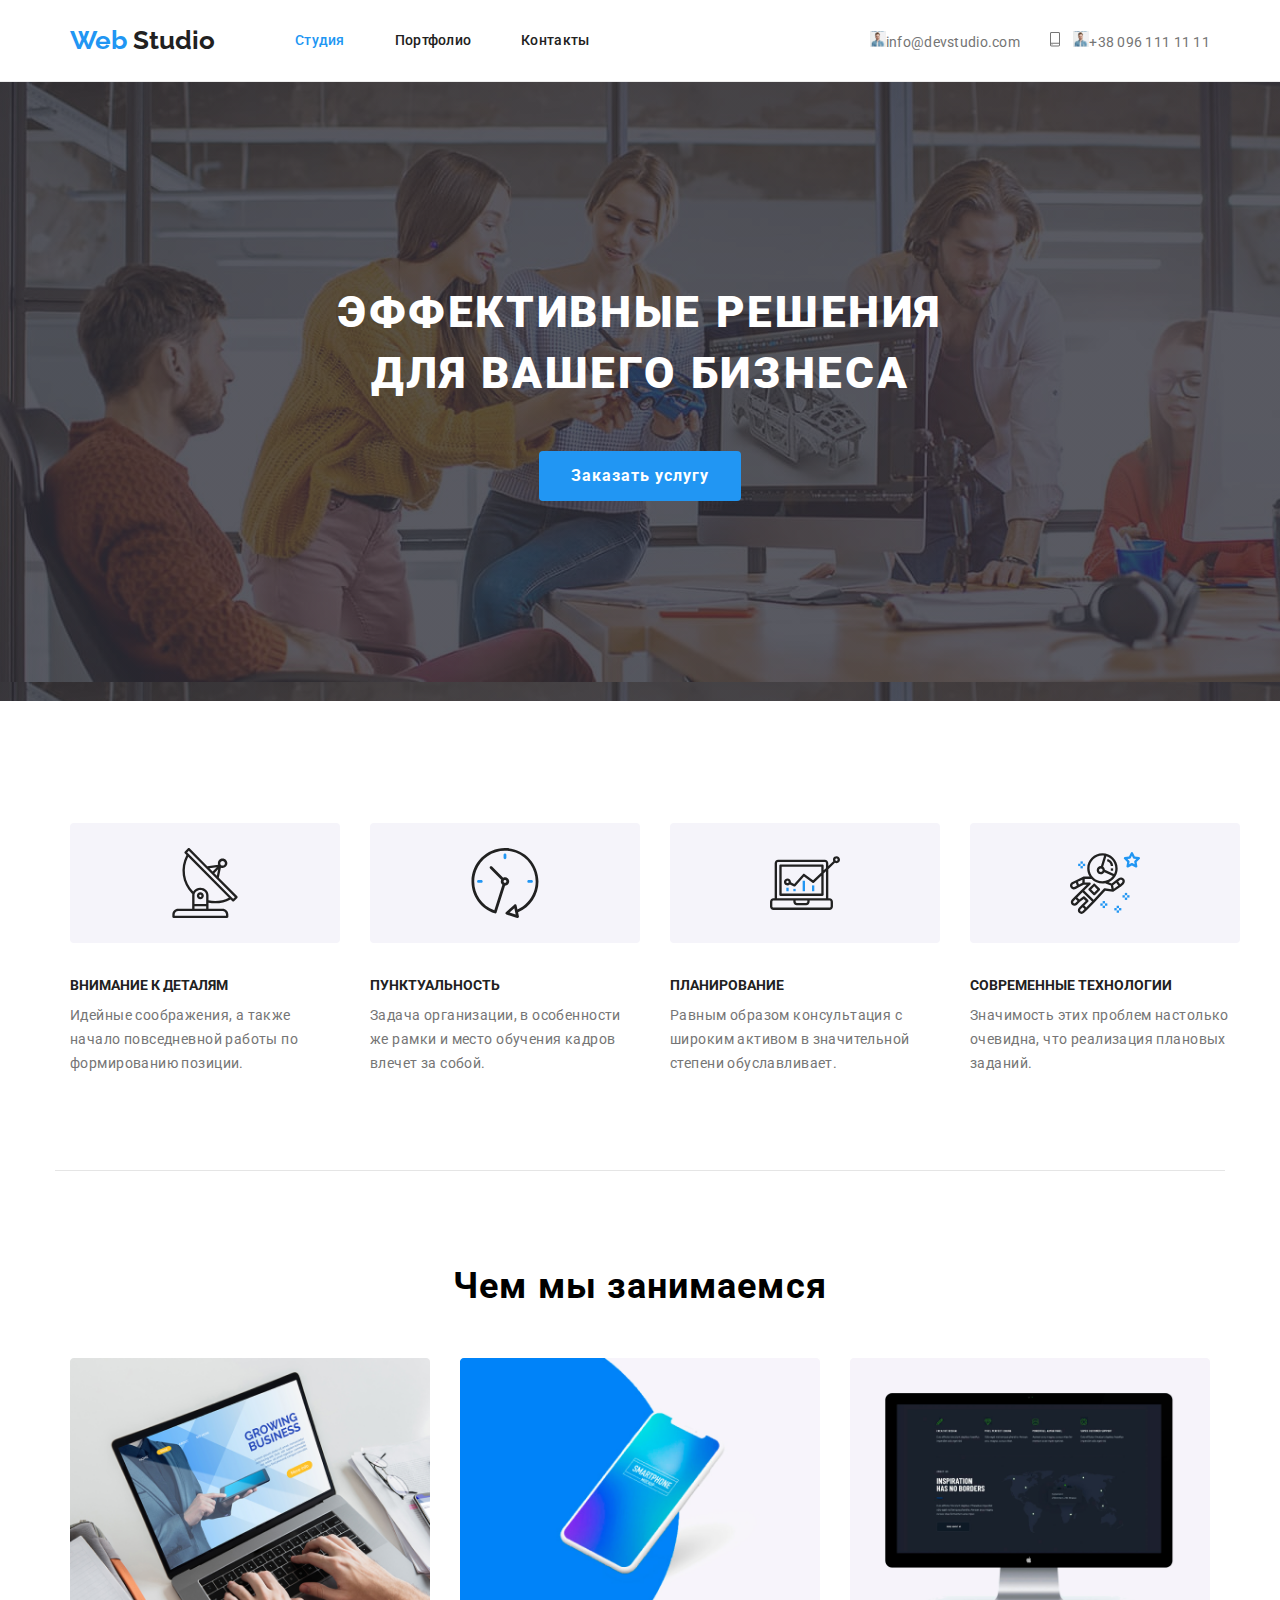
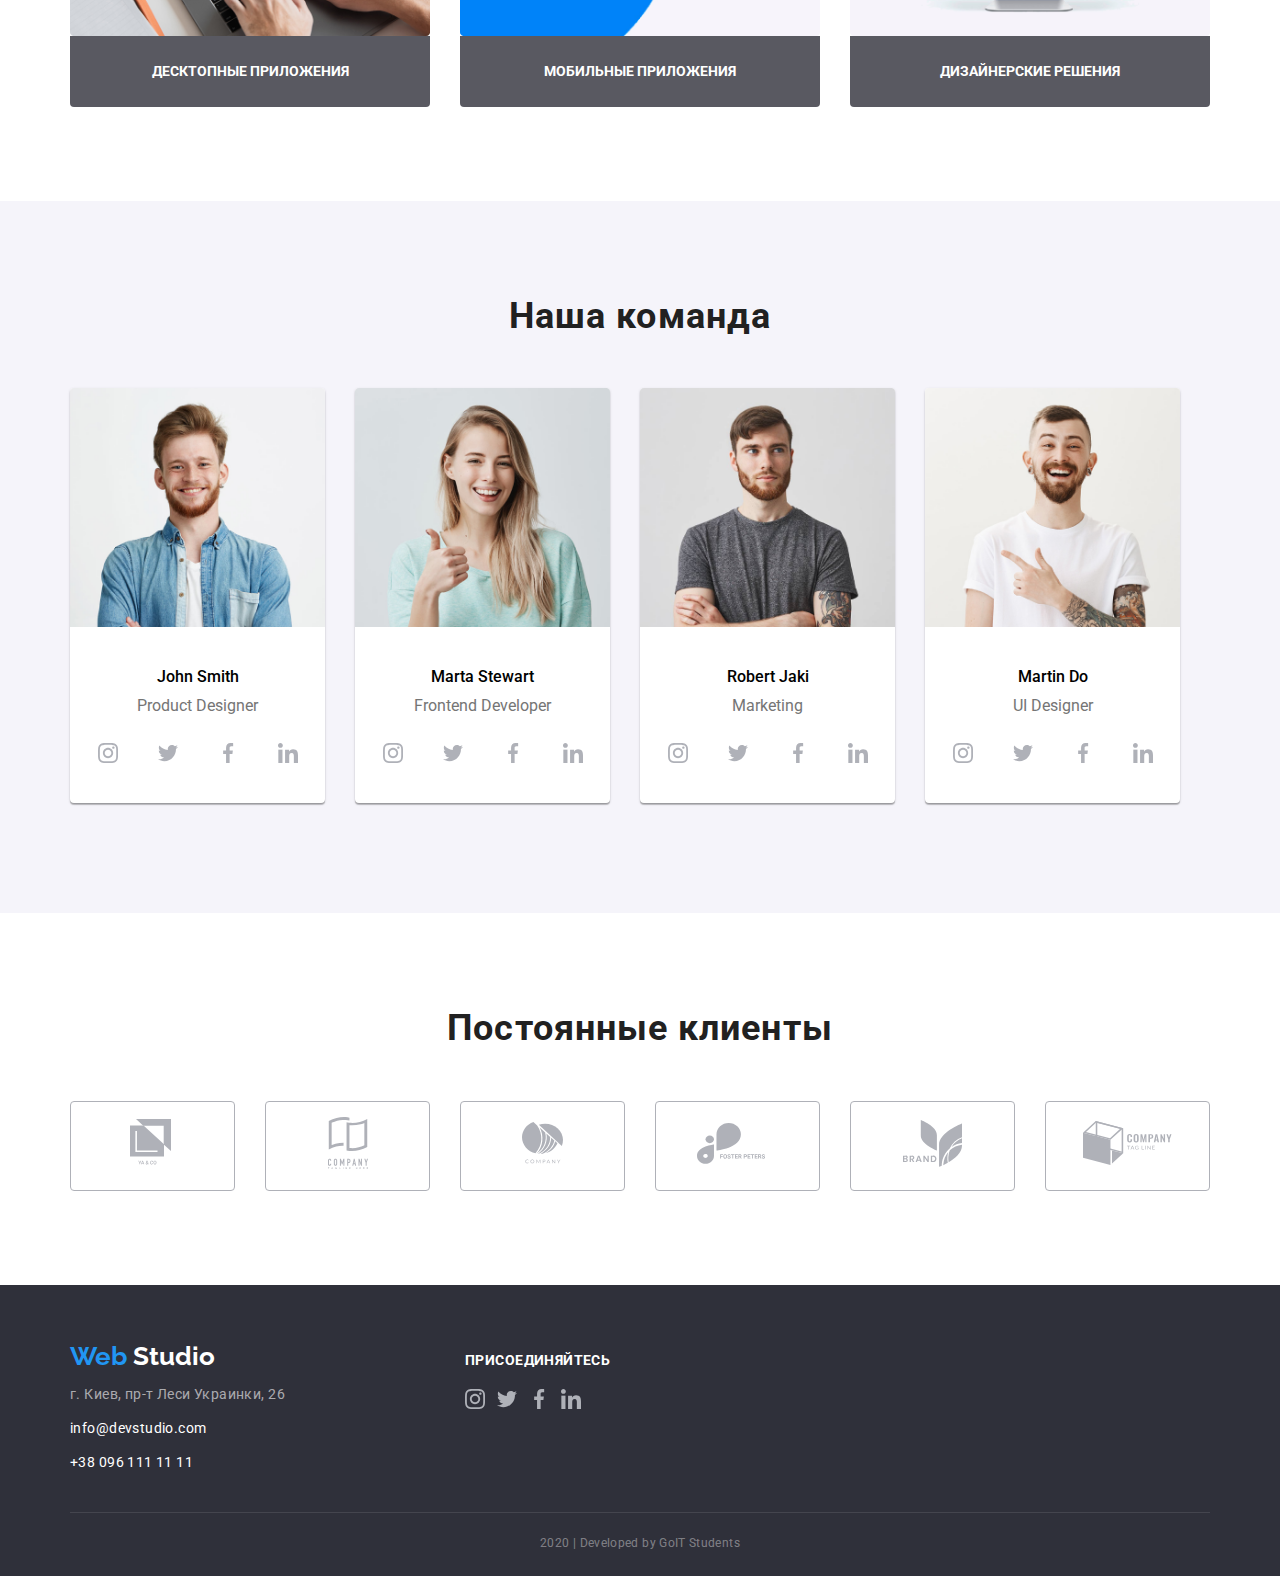
==== index.html @ 7ae1830a "clone" ====
<!DOCTYPE html>
<html lang="ru">
  <head>
    <meta charset="UTF-8" />
    <meta name="viewport" content="width=device-width, initial-scale=1.0" />
    <title>Document</title>
    <link
      href="https://fonts.googleapis.com/css2?family=Raleway:wght@700;900&family=Roboto:wght@400;500;700&display=swap"
      rel="stylesheet"
    />
    <link
      rel="stylesheet"
      href="https://cdnjs.cloudflare.com/ajax/libs/modern-normalize/0.6.0/modern-normalize.min.css"
    />
    <link rel="stylesheet" href="./css/main.css" />
  </head>
  <body>
    <!-- header -->
    
    <header class="header">
      <div class="container">
        <nav class="header-nav">
          <a href="#" class="logo"
            >Web <span class="logo-accent">Studio</span></a
          >
          <ul class="nav-list">
            <li class="list">
              <a href="./index.html" class="header__link--current">Студия</a>
            </li>
            <li class="list">
              <a href="./portfolio.html" class="header__link">Портфолио</a>
            </li>
            <li class="list">
              <a href="#" class="header__link">Контакты</a>
            </li>
          </ul>
        </nav>
        <ul class="contact-list">
          <li class="list">
            <a href="mailto:nfo@devstudio.com" class="header__link-contact"
              >info@devstudio.com
            </a>
          </li>
          <li class="list">
            <img
              src="./images/main/smartphone.svg"
              alt="иконка телефона"
              class="icon"
            />
            <a href="tel:+380961111111" class="header__link-contact">+38 096 111 11 11 </a>
          </li>
        </ul>
      </div>
    </header>
  <main>
      <!-- hero -->
      <section class="hero">
        <div class="container">
          <div class="hero-image">
          <h1 class="title">Эффективные решения<br />для вашего бизнеса</h1>
          <a href="#" class="button primary">Заказать услугу</a>
          </div>
        </div>
      </section>

      <!-- Преимушества -->


        <section class="benefits">
          <h2>Наши преимущества</h2>
          <div class="container">
            <ul class="list">
              <li class="block">
                <img
                  src="./images/main/icon1.svg"
                  alt="иконка спутника"
                  class="image"
                />
                <h3 class="title">Внимание к деталям</h3>
                <p class="subtitle">
                  Идейные соображения, а также начало повседневной работы по
                  формированию позиции.
                </p>
              </li>
              <li class="block">
                <img
                  src="./images/main/icon2.svg"
                  alt="иконка часов"
                  class="image"
                />
                <h3 class="title">Пунктуальность</h3>
                <p class="subtitle">
                  Задача организации, в особенности же рамки и место обучения
                  кадров влечет за собой.
                </p>
              </li>
              <li class="block">
                <img
                  src="./images/main/icon3.svg"
                  alt="иконка компьютера"
                  class="image"
                />
                <h3 class="title">Планирование</h3>
                <p class="subtitle">
                  Равным образом консультация с широким активом в значительной
                  степени обуславливает.
                </p>
              </li>
              <li class="block">
                <img
                  src="./images/main/icon4.svg"
                  alt="иконка космонавта"
                  class="image"
                />
                <h3 class="title">Современные технологии</h3>
                <p class="subtitle">
                  Значимость этих проблем настолько очевидна, что реализация
                  плановых заданий.
                </p>
              </li>
            </ul>
          </div>
        </section>
        <!-- Чем занимаемся -->
        <section class="about-us">
          <div class="container">
            <div class="content">
            <h2 class="heading">Чем мы занимаемся</h2>
            <ul class="list">
              <li class="block">
                <img src="./images/main/img-box1.png" alt="компьютер" class="image"/>
                <h3 class="title">Десктопные приложения</h3>
              </li>
              <li class="block">
                <img src="./images/main/img-box2.png" alt="смартфон" class="image"/>
                <h3 class="title">Мобильные приложения</h3>
              </li>
              <li class="block">
                <img src="./images/main/img-box3.png" alt="монитор" class="image"/>
                <h3 class="title">Дизайнерские решения</h3>
              </li>
            </ul>
            </div>
          </div>
        </section>
        <!-- Наша команда -->
        <section class="team">
          <div class="container">
            <h2 class="heading">Наша команда</h2>
            <ul class="list">
              <li class="block">
                <img
                  src="./images/main/person1.png"
                  alt="член команды"
                  class="image"
                />
                <div class="block-content">
                  <h3 class="name">John Smith</h3>
                  <p class="subtitle">Product Designer</p>
                  <ul class="social-list">
                    <li class="social-icon">
                      <a href="https://instagram.com" target="_blank">
                        <img src="./images/main/social/1.svg" alt="инстаграм" />
                      </a>
                    </li>
                    <li class="social-icon">
                      <a href="https://twitter.com" target="_blank">
                        <img src="./images/main/social/2.svg" alt="твиттер" />
                      </a>
                    </li>
                    <li class="social-icon">
                      <a href="https://facebook.com" target="_blank">
                        <img src="./images/main/social/3.svg" alt="фейсбук" />
                      </a>
                    </li>
                    <li class="social-icon">
                      <a href="https://linkedin.com" target="_blank">
                        <img src="./images/main/social/4.svg" alt="линкедин" />
                      </a>
                    </li>
                  </ul>
                </div>
              </li>
              <li class="block">
                <img
                  src="./images/main/person2.png"
                  alt="член команды"
                  class="image"
                />
                <div class="block-content">
                  <h3 class="name">Marta Stewart</h3>
                  <p class="subtitle">Frontend Developer</p>
                  <ul class="social-list">
                    <li class="social-icon">
                      <a href="https://instagram.com" target="_blank">
                        <img src="./images/main/social/1.svg" alt="инстаграм" />
                      </a>
                    </li>
                    <li class="social-icon">
                      <a href="https://twitter.com" target="_blank">
                        <img src="./images/main/social/2.svg" alt="твиттер" />
                      </a>
                    </li>
                    <li class="social-icon">
                      <a href="https://facebook.com" target="_blank">
                        <img src="./images/main/social/3.svg" alt="фейсбук" />
                      </a>
                    </li>
                    <li class="social-icon">
                      <a href="https://linkedin.com" target="_blank">
                        <img src="./images/main/social/4.svg" alt="линкедин" />
                      </a>
                    </li>
                  </ul>
                </div>
              </li>
              <li class="block">
                <img
                  src="./images/main/person3.png"
                  alt="член команды"
                  class="image"
                />
                <div class="block-content">
                  <h3 class="name">Robert Jaki</h3>
                  <p class="subtitle">Marketing</p>
                  <ul class="social-list">
                    <li class="social-icon">
                      <a href="https://instagram.com" target="_blank">
                        <img src="./images/main/social/1.svg" alt="инстаграм" />
                      </a>
                    </li>
                    <li class="social-icon">
                      <a href="https://twitter.com" target="_blank">
                        <img src="./images/main/social/2.svg" alt="твиттер" />
                      </a>
                    </li>
                    <li class="social-icon">
                      <a href="https://facebook.com" target="_blank">
                        <img src="./images/main/social/3.svg" alt="фейсбук" />
                      </a>
                    </li>
                    <li class="social-icon">
                      <a href="https://linkedin.com" target="_blank">
                        <img src="./images/main/social/4.svg" alt="линкедин" />
                      </a>
                    </li>
                  </ul>
                </div>
              </li>
              <li class="block">
                <img
                  src="./images/main/person4.png"
                  alt="член команды"
                  class="image"
                />
                <div class="block-content">
                  <h3 class="name">Martin Do</h3>
                  <p class="subtitle">UI Designer</p>
                  <ul class="social-list">
                    <li class="social-icon">
                      <a href="https://instagram.com" target="_blank">
                        <img src="./images/main/social/1.svg" alt="инстаграм" />
                      </a>
                    </li>
                    <li class="social-icon">
                      <a href="https://twitter.com" target="_blank">
                        <img src="./images/main/social/2.svg" alt="твиттер" />
                      </a>
                    </li>
                    <li class="social-icon">
                      <a href="https://facebook.com" target="_blank">
                        <img src="./images/main/social/3.svg" alt="фейсбук" />
                      </a>
                    </li>
                    <li class="social-icon">
                      <a href="https://linkedin.com" target="_blank">
                        <img src="./images/main/social/4.svg" alt="линкедин" />
                      </a>
                    </li>
                  </ul>
                </div>
              </li>
            </ul>
          </div>
        </section>
        <!-- Наши клиенты -->
        <section class="clients">
          <div class="container">
            <div class="content">
            <h2 class="heading">Постоянные клиенты</h2>
            <ul class="list">
              <li class="brand">
                <a href="https://google.com/" target="_blank">
                  <img
                    src="./images/main/brands/logo1.svg"
                    alt="логотип компании" class="brand-icon"
                  />
                </a>
              </li>
              <li class="brand">
                <a href="https://google.com/" target="_blank">
                  <img
                    src="./images/main/brands/logo2.svg"
                    alt="логотип компании" class="brand-icon"
                  />
                </a>
              </li>
              <li class="brand">
                <a href="https://google.com/" target="_blank">
                  <img
                    src="./images/main/brands/logo3.svg"
                    alt="логотип компании" class="brand-icon"
                  />
                </a>
              </li>
              <li class="brand">
                <a href="https://google.com/" target="_blank">
                  <img
                    src="./images/main/brands/logo4.svg"
                    alt="логотип компании" class="brand-icon"
                  />
                </a>
              </li>
              <li class="brand">
                <a href="https://google.com/" target="_blank">
                  <img
                    src="./images/main/brands/logo5.svg"
                    alt="логотип компании" class="brand-icon"
                  />
                </a>
              </li>
              <li class="brand">
                <a href="https://google.com/" target="_blank">
                  <img
                    src="./images/main/brands/logo6.svg"
                    alt="логотип компании" class="brand-icon"
                  />
                </a>
              </li>
            </ul>
            </div>
          </div>
        </section>
  </main> 

    <!-- footer -->

    <footer class="footer">
      <div class="container">
        <div class="content">
          <div class="adress">
          <a href="#" class="logo"
            >Web <span class="logo-accent-footer">Studio</span></a
          >
          <nav>
            <ul class="list">
              <li class="contact">
                <p>г. Киев, пр-т Леси Украинки, 26</p>
              </li>
              <li class="contact">
                <a href="mailto:nfo@devstudio.com" class="link"
                  >info@devstudio.com</a
                >
              </li>
              <li class="contact">
                <a href="tel:+380961111111" class="link">+38 096 111 11 11</a>
              </li>
            </ul>
          </nav>
          </div>
          <div class="subscribe">
          <h3 class="title">присоединяйтесь</h3>
          <ul class="social-list">
            <li>
              <a
                href="https://instagram.com"
                target="_blank"
                class="social-icon"
              >
                <img src="./images/main/social/1.svg" alt="инстаграм" />
              </a>
            </li>
            <li>
              <a href="https://twitter.com" target="_blank" class="social-icon">
                <img src="./images/main/social/2.svg" alt="твиттер" />
              </a>
            </li>
            <li>
              <a
                href="https://facebook.com"
                target="_blank"
                class="social-icon"
              >
                <img src="./images/main/social/3.svg" alt="фейсбук" />
              </a>
            </li>
            <li>
              <a
                href="https://linkedin.com"
                target="_blank"
                class="social-icon"
              >
                <img src="./images/main/social/4.svg" alt="линкедин" />
              </a>
            </li>
          </ul>
          </div>
      </div>
      <div class="copyright">
        <p class="copyright-text">2020 | Developed by GoIT Students</p>
      </div>
    </footer>
  </body>
</html>
---- css/main.css ----
:root {
  --primary-color: #2196f3;
  --title-text-color: #212121;
  --secondary-text-color: #757575;
  --primary-background-color: #ffffff;
  --secondary-background-color: #f5f4fa;
}

h1,
h2,
h3,
h4,
h5,
h6,
a,
p {
  margin: 0;
  padding: 0;
}

body {
  font-family: Roboto;
}

/* header */

.header {
  background-color: var(--primary-background-color);
  border-bottom: 1px solid #ececec;
}

.header-nav {
  display: flex;
  align-items: center;
}

.header .container {
  margin-left: auto;
  margin-right: auto;
  display: flex;
  width: 1170px;
  padding-left: 15px;
  padding-right: 15px;
}

.header .list,
.contact-list {
  margin: 0;
  padding: 0;
  list-style: none;
}

.contact-list {
  display: flex;
  align-items: center;
  margin-left: auto;
}

.nav-list {
  display: flex;
  margin: 0;
  padding: 0;
  list-style: none;
  margin-left: 80px;
}

.nav-list > .list:not(:last-child) {
  padding-right: 50px;
}

.logo {
  color: var(--primary-color);
  font-family: Raleway;
  font-weight: 700;
  font-size: 26px;
  line-height: 1.2;
  text-decoration: none;
  padding: 0;
}

.logo-accent {
  color: var(--title-text-color);
}

.header__link {
  color: var(--title-text-color);
  text-decoration: none;
  padding-top: 32px;
  padding-bottom: 32px;
  display: block;
}

.header__link--current {
  color: var(--primary-color);
  text-decoration: none;
  padding-top: 32px;
  padding-bottom: 32px;
  display: block;

  font-weight: 500;
  font-size: 14px;
  line-height: 1.2;
  letter-spacing: 0.02em;
}

.header__link:hover,
.header__link:focus {
  color: var(--primary-color);
}

.header__link {
  font-family: Roboto;
  font-weight: 500;
  font-size: 14px;
  line-height: 1.2;
  letter-spacing: 0.02em;
  color: var(--title-text-color);
}

.header__link-contact {
  text-decoration: none;
  font-family: Roboto;
  font-weight: 400;
  font-size: 14px;
  line-height: 1.2;
  letter-spacing: 0.02em;
  color: var(--secondary-text-color);
  margin-left: 10px;
  padding-top: 32px;
  padding-bottom: 32px;
}

.header__link-contact:hover,
.header__link-contact:focus {
  color: var(--primary-color);
}

.header__link-contact::before {
  display: inline-block;
  content: "";
  width: 16px;
  height: 16px;
  background-image: url(../images/main/person1.png);
  background-position: center;
  background-size: contain;
}

.contact-list .list:not(:first-child) {
  margin-left: 30px;
}

.contact-list .list {
  color: var(--secondary-text-color);
  font-family: Roboto;
  font-style: normal;
  font-weight: 500;
  font-size: 14px;
  line-height: 1.2;
  letter-spacing: 0.02em;
}

/* hero */

.hero {
  background-color: var(--secondary-text-color);
  text-align: center;
}

.hero .container {
  width: 1170px;
  padding-left: 15px;
  padding-right: 15px;
  padding-top: 200px;
  padding-bottom: 200px;
  margin-left: auto;
  margin-right: auto;
}

.hero {
  background-image: linear-gradient(
      rgba(47, 48, 58, 0.8),
      rgba(47, 48, 58, 0.8)
    ),
    url("/images/main/Header\ img.jpg");
}

.hero .title {
  font-family: Roboto;
  font-weight: 900;
  font-size: 44px;
  line-height: 1.4;
  text-transform: uppercase;
  letter-spacing: 0.06em;
  color: var(--primary-background-color);
  margin-bottom: 46px;
}

.button.primary {
  display: inline-block;
  box-sizing: border-box;
  color: var(--primary-background-color);
  font-family: Roboto;
  font-weight: 700;
  font-size: 16px;
  line-height: 1.9;
  text-decoration: none;
  letter-spacing: 0.06em;
  background: var(--primary-color);
  border-radius: 4px;
  padding-top: 10px;
  padding-bottom: 10px;
  padding-right: 32px;
  padding-left: 32px;
  min-width: 200px;
  transition: 0.3s;
}

.button.primary:hover {
  background: #60b8ff;
  transition: 0.3s;
}

/* benefits */

.benefits > h2 {
  color: transparent;
}

.benefits .container {
  margin-left: auto;
  margin-right: auto;
  justify-content: space-between;
  width: 1170px;
  padding-bottom: 94px;
  padding-top: 94px;
  padding-left: 15px;
  padding-right: 15px;
}

.benefits .list {
  display: flex;
  margin: 0;
  padding: 0;
}

.benefits li {
  list-style: none;
}

.benefits .image {
  background-color: var(--secondary-background-color);
  padding-top: 25px;
  padding-bottom: 25px;
  padding-right: 100px;
  padding-left: 100px;
  border-radius: 4px;
}

.benefits .image:hover,
.benefits .image:focus {
  background-color: var(--primary-color);
}

.benefits .block:not(:last-child) {
  margin-right: 30px;
}

.benefits .block {
  width: 270px;
}

.benefits .title {
  color: var(--title-text-color);
  font-family: Roboto;
  font-weight: 700;
  font-size: 14px;
  line-height: 1.2;
  text-transform: uppercase;
  text-align: left;
  margin-top: 30px;
  margin-bottom: 10px;
}

.benefits .subtitle {
  color: var(--secondary-text-color);
  font-family: Roboto;
  font-weight: 400;
  font-size: 14px;
  line-height: 1.7;
  letter-spacing: 0.03em;
}

/* about us */

.about-us .container {
  margin-left: auto;
  margin-right: auto;
  width: 1170px;
  padding-right: 15px;
  padding-left: 15px;
  padding-top: 94px;
  padding-bottom: 94px;
  border-top: 1px solid #e5e5e5;
}

.about-us .list {
  list-style: none;
  display: flex;
  margin-top: 50px;
  margin-bottom: 0px;
  padding: 0;
}

.about-us .block:not(:last-child) {
  margin-right: 30px;
}

.about-us .image {
  display: block;
  max-width: 100%;
  height: auto;
}

.about-us .heading {
  font-family: Roboto;
  font-weight: 700;
  font-size: 36px;
  line-height: 1.2;
  text-align: center;
  letter-spacing: 0.03em;
}

.about-us .title {
  color: var(--primary-background-color);
  font-family: Roboto;
  font-weight: 700;
  font-size: 14px;
  line-height: 1.2;
  text-align: center;
  text-transform: uppercase;
  background: rgba(47, 48, 58, 0.8);
  padding-top: 27px;
  padding-bottom: 27px;
  border-radius: 0px 0px 4px 4px;
}

/* team */

.team {
  background: var(--secondary-background-color);
}

.team .container {
  padding-top: 94px;
  padding-bottom: 94px;
  padding-left: 15px;
  padding-right: 15px;
  margin-left: auto;
  margin-right: auto;
  width: 1170px;
}

.team .list {
  display: flex;
  padding: 0;
}

.team .image {
  display: block;
  max-width: 100%;
  height: auto;
}

.team .block {
  margin-right: 30px;
  background-color: var(--primary-background-color);
  box-shadow: 0px 2px 1px rgba(0, 0, 0, 0.2), 0px 1px 1px rgba(0, 0, 0, 0.14),
    0px 1px 3px rgba(0, 0, 0, 0.12);
  border-radius: 4px;
}

.team .heading {
  color: var(--title-text-color);
  font-family: Roboto;
  font-weight: 700;
  font-size: 36px;
  line-height: 1.2;
  text-align: center;
  letter-spacing: 0.03em;
  margin-bottom: 50px;
}

.team .block-content {
  padding-top: 40px;
  padding-bottom: 36px;
}

.team .social-list {
  display: flex;
  padding: 0;
  justify-content: center;
}

.team .list,
.team .social-list {
  list-style: none;
}

.team .social-icon:not(:last-child) {
  margin-right: 40px;
}

.team .name {
  font-family: Roboto;
  font-weight: 500;
  font-size: 16px;
  line-height: 1.2;
  text-align: center;
  margin-bottom: 10px;
}

.team .subtitle {
  color: var(--secondary-text-color);
  font-family: Roboto;
  font-weight: 400;
  font-size: 16px;
  line-height: 1.2;
  text-align: center;
  margin-bottom: 28px;
}

/* clients */

.clients .container {
  padding-top: 94px;
  padding-bottom: 94px;
  padding-left: 15px;
  padding-right: 15px;
  margin-left: auto;
  margin-right: auto;
  width: 1170px;
}

.clients .heading {
  color: var(--title-text-color);
  font-family: Roboto;
  font-weight: 700;
  font-size: 36px;
  line-height: 1.2;
  text-align: center;
  letter-spacing: 0.03em;
  margin-bottom: 50px;
}

.clients .list {
  display: flex;
  justify-content: center;
  list-style: none;
  padding: 0;
  margin: 0;
}

.clients .brand {
  display: flex;

  justify-content: center;
  align-items: center;
  margin-right: 30px;
  width: calc((100% - 150px) / 6);

  height: 90px;
  border: 1px solid #afb1b8;
  border-radius: 4px;
}

.clients .brand:last-child {
  margin-right: 0px;
}

.clients .brand-icon {
  padding: 20px 63px;
}
/* footer */

.footer {
  background: #2f303a;
}

.footer .container {
  margin-right: auto;
  margin-left: auto;
  width: 1170px;
  padding-left: 15px;
  padding-right: 15px;
}

.footer .content {
  display: flex;
  align-items: baseline;
  padding-top: 56px;
  padding-bottom: 28px;
}

.footer .contact {
  margin-top: 10px;
  margin-bottom: 10px;
}

.footer .contact {
  font-family: Roboto;
  font-style: normal;
  font-weight: normal;
  font-size: 14px;
  line-height: 24px;
  letter-spacing: 0.03em;
  color: rgba(255, 255, 255, 0.6);
}

.footer .social-list {
  display: flex;
  padding: 0;
}

.footer .list {
  display: inline-block;
  list-style: none;
  margin: 0;
  padding: 0;
}

.footer .link {
  color: #ffffff;
  text-decoration: none;
}

.footer .link:hover,
.footer .link:focus {
  color: var(--primary-color);
}

.footer .title {
  color: #fff;
  font-family: Roboto;
  font-weight: 700;
  font-size: 14px;
  line-height: 1.2;
  letter-spacing: 0.03em;
  text-transform: uppercase;
  margin-bottom: 21px;
}

.footer .subscribe {
  margin-left: 180px;
}

.footer .social-list {
  list-style: none;
}

.footer .social-icon {
  margin-right: 12px;
}

.logo-accent-footer {
  color: #fff;
}

.footer .copyright {
  padding-top: 18px;
  padding-bottom: 21px;
  border-top: 1px solid rgba(255, 255, 255, 0.1);
}

.footer .copyright-text {
  font-family: Roboto;
  font-weight: 400;
  font-size: 12px;
  line-height: 2;
  text-align: center;
  letter-spacing: 0.03em;

  color: rgba(255, 255, 255, 0.4);
}
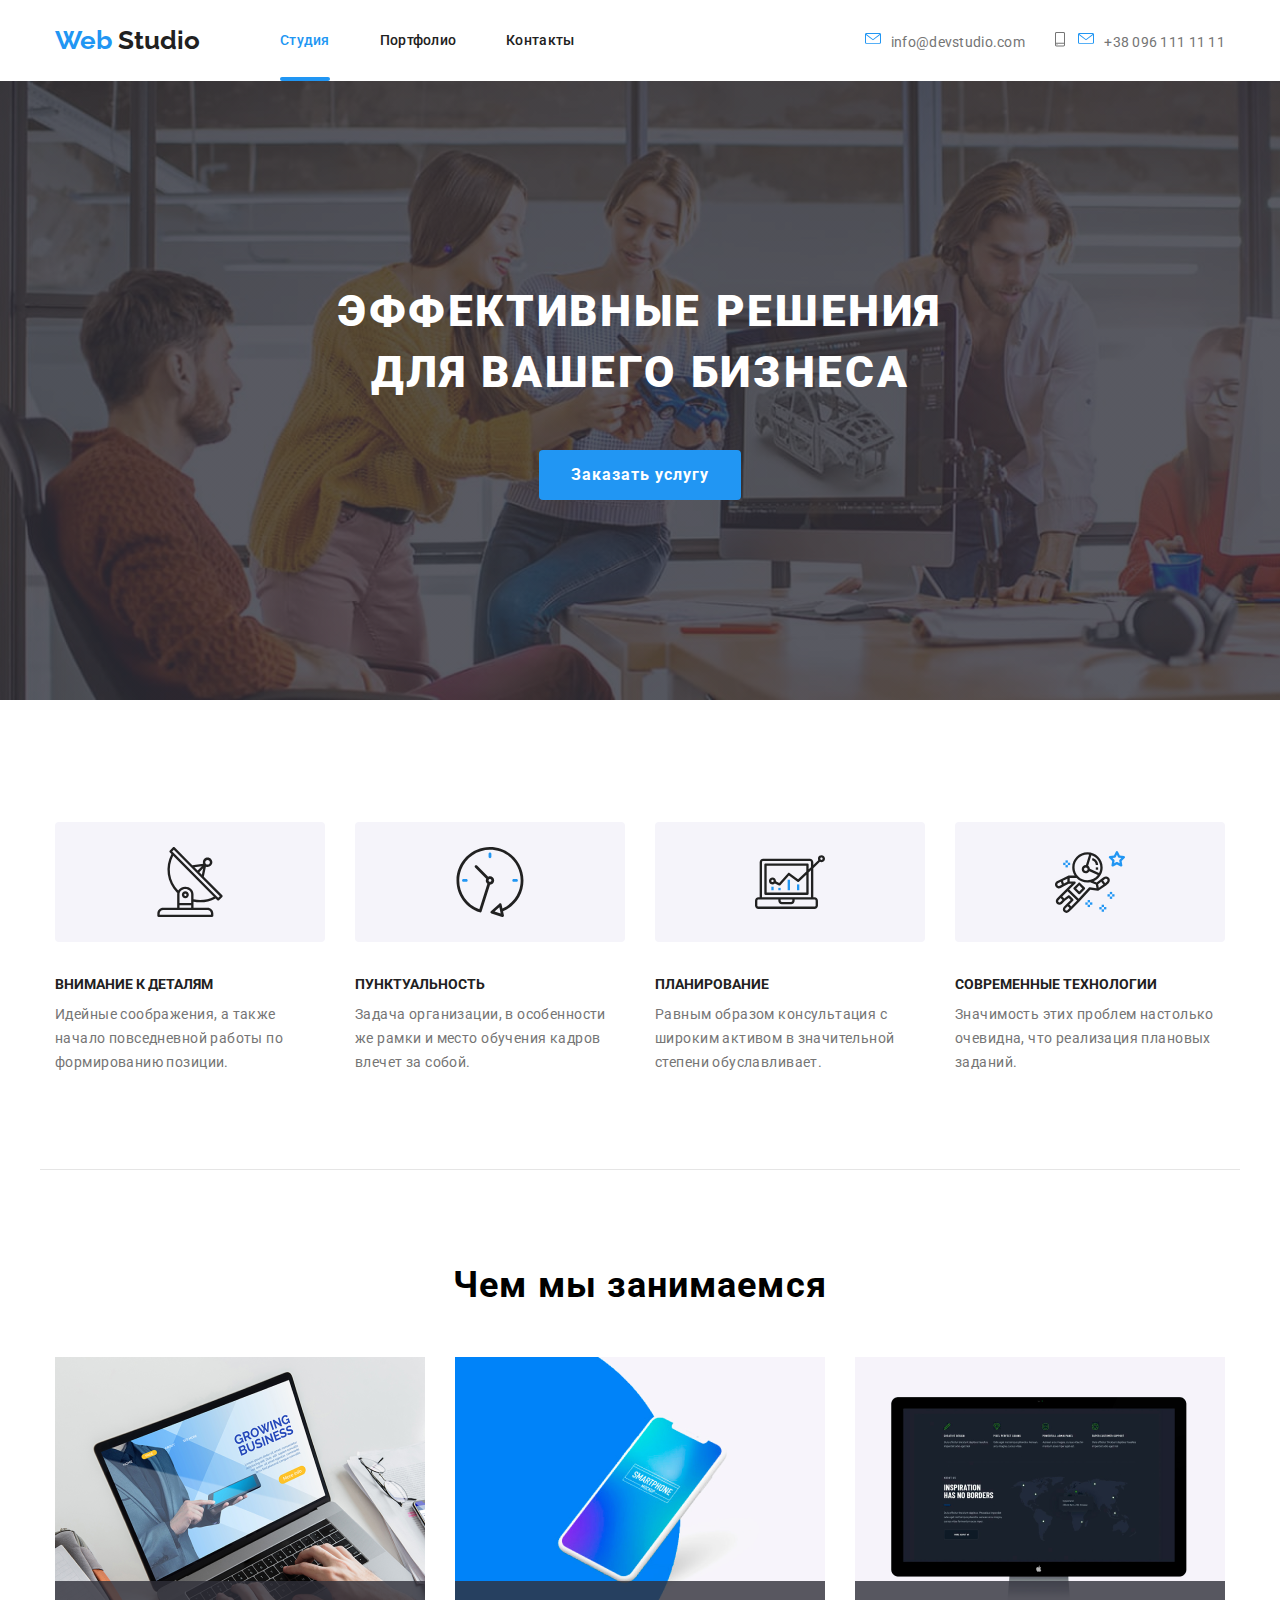
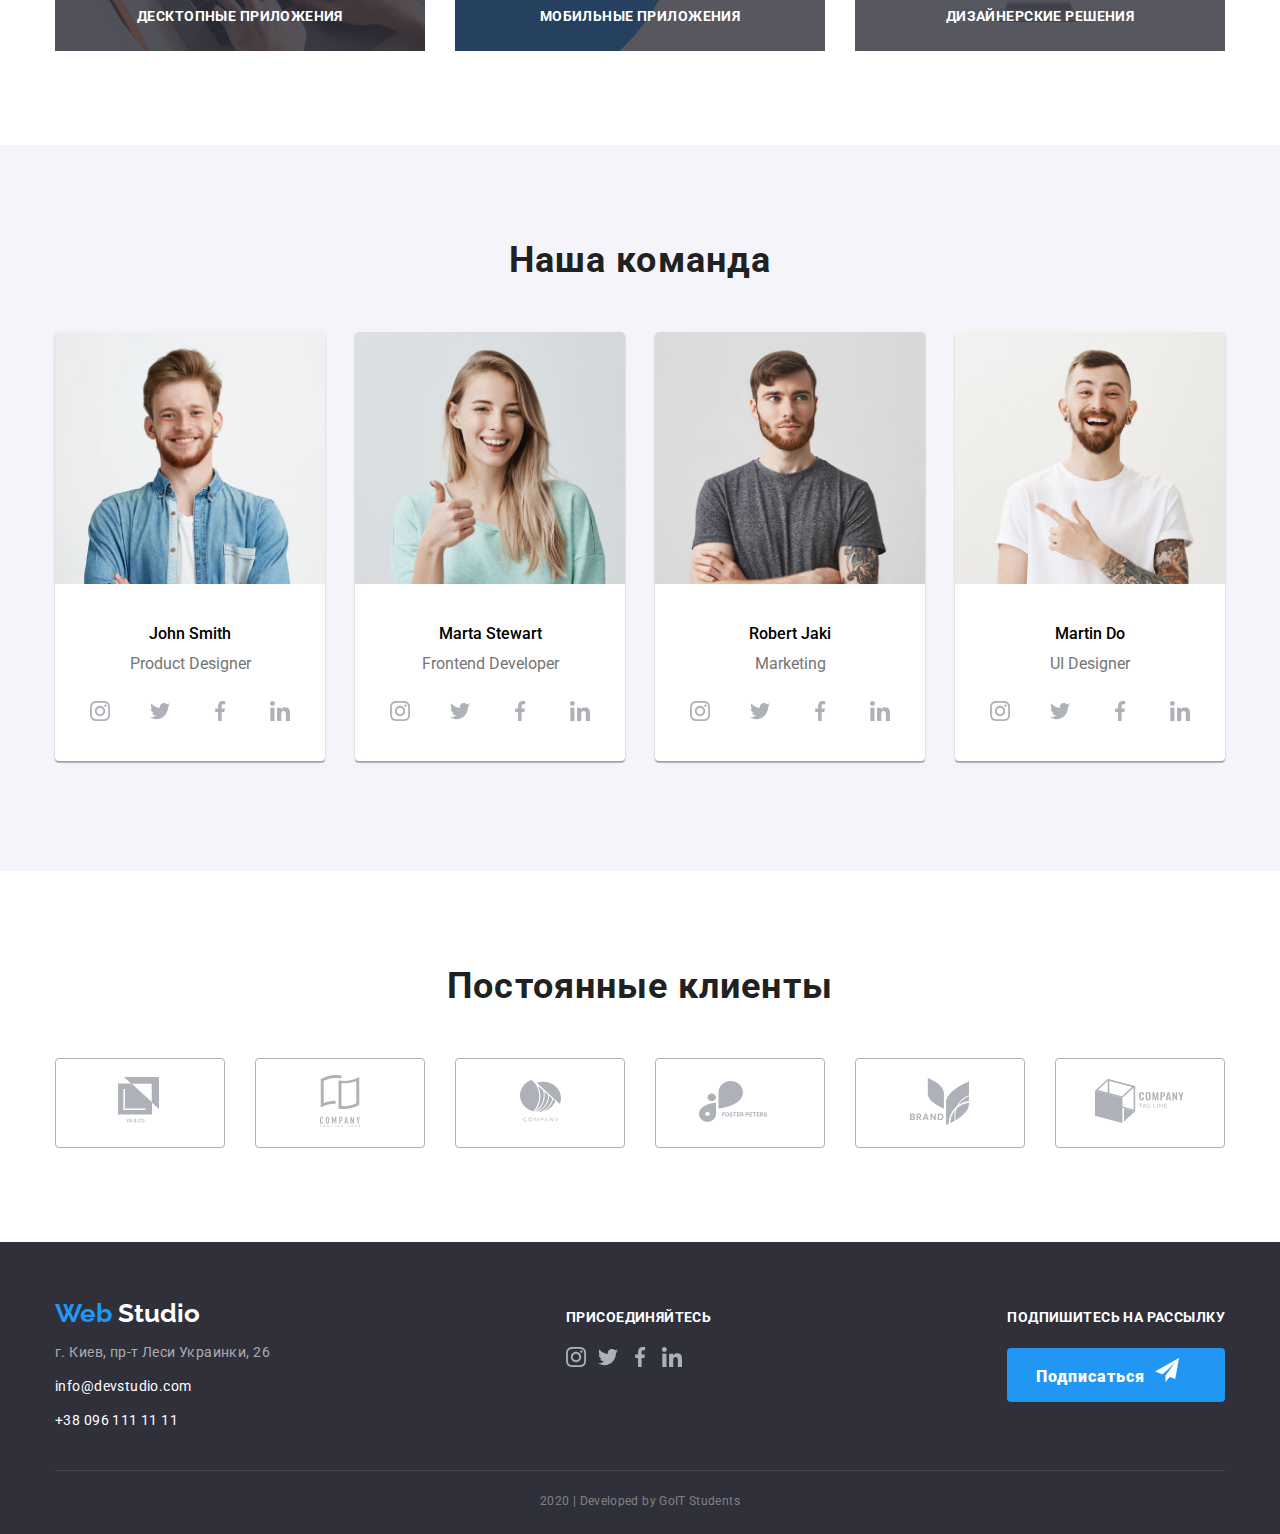
==== commit 6166f1ad: "position" ====
--- a/index.html
+++ b/index.html
@@ -20,7 +20,7 @@
     <header class="header">
       <div class="container">
         <nav class="header-nav">
-          <a href="#" class="logo"
+          <a href="./index.html" class="logo"
             >Web <span class="logo-accent">Studio</span></a
           >
           <ul class="nav-list">
@@ -128,16 +128,13 @@
             <h2 class="heading">Чем мы занимаемся</h2>
             <ul class="list">
               <li class="block">
-                <img src="./images/main/img-box1.png" alt="компьютер" class="image"/>
-                <h3 class="title">Десктопные приложения</h3>
-              </li>
-              <li class="block">
-                <img src="./images/main/img-box2.png" alt="смартфон" class="image"/>
-                <h3 class="title">Мобильные приложения</h3>
-              </li>
-              <li class="block">
-                <img src="./images/main/img-box3.png" alt="монитор" class="image"/>
-                <h3 class="title">Дизайнерские решения</h3>
+                <div class="image-box-desktop"><img src="./images/main/img-box1.png" alt="компьютер" class="image"/></div>
+              </li>
+              <li class="block">
+                <div class="image-box-mobile"><img src="./images/main/img-box2.png" alt="смартфон" class="image"/></div>               
+              </li>
+              <li class="block">
+                <div class="image-box-design"><img src="./images/main/img-box3.png" alt="монитор" class="image"/></div>              
               </li>
             </ul>
             </div>
@@ -405,6 +402,10 @@
             </li>
           </ul>
           </div>
+          <div class="form">
+            <b class="form-title">Подпишитесь на рассылку</b>
+            <a href="" class="button">Подписаться</a>
+          </div>
       </div>
       <div class="copyright">
         <p class="copyright-text">2020 | Developed by GoIT Students</p>
--- a/css/main.css
+++ b/css/main.css
@@ -26,7 +26,6 @@
 
 .header {
   background-color: var(--primary-background-color);
-  border-bottom: 1px solid #ececec;
 }
 
 .header-nav {
@@ -38,7 +37,7 @@
   margin-left: auto;
   margin-right: auto;
   display: flex;
-  width: 1170px;
+  width: 1200px;
   padding-left: 15px;
   padding-right: 15px;
 }
@@ -65,7 +64,7 @@
 }
 
 .nav-list > .list:not(:last-child) {
-  padding-right: 50px;
+  margin-right: 50px;
 }
 
 .logo {
@@ -80,6 +79,10 @@
 
 .logo-accent {
   color: var(--title-text-color);
+}
+
+.header .list {
+  position: relative;
 }
 
 .header__link {
@@ -103,6 +106,18 @@
   letter-spacing: 0.02em;
 }
 
+.header__link--current::before {
+  display: inline-block;
+  position: absolute;
+  bottom: 0;
+  left: 0;
+  content: "";
+  width: 100%;
+  height: 4px;
+  border-radius: 10px;
+  background-color: var(--primary-color);
+}
+
 .header__link:hover,
 .header__link:focus {
   color: var(--primary-color);
@@ -140,9 +155,11 @@
   content: "";
   width: 16px;
   height: 16px;
-  background-image: url(../images/main/person1.png);
+  background-image: url(../images/main/mail.svg);
   background-position: center;
   background-size: contain;
+  background-repeat: no-repeat;
+  margin-right: 10px;
 }
 
 .contact-list .list:not(:first-child) {
@@ -167,7 +184,7 @@
 }
 
 .hero .container {
-  width: 1170px;
+  width: 1200px;
   padding-left: 15px;
   padding-right: 15px;
   padding-top: 200px;
@@ -182,6 +199,7 @@
       rgba(47, 48, 58, 0.8)
     ),
     url("/images/main/Header\ img.jpg");
+  background-size: cover;
 }
 
 .hero .title {
@@ -230,7 +248,7 @@
   margin-left: auto;
   margin-right: auto;
   justify-content: space-between;
-  width: 1170px;
+  width: 1200px;
   padding-bottom: 94px;
   padding-top: 94px;
   padding-left: 15px;
@@ -256,17 +274,12 @@
   border-radius: 4px;
 }
 
-.benefits .image:hover,
-.benefits .image:focus {
-  background-color: var(--primary-color);
-}
-
 .benefits .block:not(:last-child) {
   margin-right: 30px;
 }
 
 .benefits .block {
-  width: 270px;
+  width: calc((100% - 90px) / 4);
 }
 
 .benefits .title {
@@ -295,7 +308,7 @@
 .about-us .container {
   margin-left: auto;
   margin-right: auto;
-  width: 1170px;
+  width: 1200px;
   padding-right: 15px;
   padding-left: 15px;
   padding-top: 94px;
@@ -315,33 +328,99 @@
   margin-right: 30px;
 }
 
+.about-us .block {
+  position: relative;
+}
+
 .about-us .image {
   display: block;
   max-width: 100%;
   height: auto;
 }
 
-.about-us .heading {
-  font-family: Roboto;
-  font-weight: 700;
-  font-size: 36px;
-  line-height: 1.2;
-  text-align: center;
-  letter-spacing: 0.03em;
-}
-
-.about-us .title {
-  color: var(--primary-background-color);
+.about-us .image-box-desktop::after {
+  content: "Десктопные приложения";
+  position: absolute;
+  bottom: 0;
+  left: 0;
+  height: 70px;
+  width: 100%;
+  background-color: rgba(47, 48, 58, 0.8);
+
+  color: #fff;
   font-family: Roboto;
   font-weight: 700;
   font-size: 14px;
   line-height: 1.2;
   text-align: center;
   text-transform: uppercase;
-  background: rgba(47, 48, 58, 0.8);
+  letter-spacing: 0.03em;
+
   padding-top: 27px;
   padding-bottom: 27px;
-  border-radius: 0px 0px 4px 4px;
+}
+
+.about-us .image-box-mobile::after {
+  content: "Мобильные приложения";
+  position: absolute;
+  bottom: 0;
+  left: 0;
+  height: 70px;
+  width: 100%;
+  background-color: rgba(47, 48, 58, 0.8);
+
+  color: #fff;
+  font-family: Roboto;
+  font-weight: 700;
+  font-size: 14px;
+  line-height: 1.2;
+  text-align: center;
+  text-transform: uppercase;
+  letter-spacing: 0.03em;
+
+  padding-top: 27px;
+  padding-bottom: 27px;
+}
+
+.about-us .image-box-design::after {
+  content: "Дизайнерские решения";
+  position: absolute;
+  bottom: 0;
+  left: 0;
+  height: 70px;
+  width: 100%;
+  background-color: rgba(47, 48, 58, 0.8);
+
+  color: #fff;
+  font-family: Roboto;
+  font-weight: 700;
+  font-size: 14px;
+  line-height: 1.2;
+  text-align: center;
+  text-transform: uppercase;
+  letter-spacing: 0.03em;
+
+  padding-top: 27px;
+  padding-bottom: 27px;
+}
+
+.about-us .heading {
+  font-family: Roboto;
+  font-weight: 700;
+  font-size: 36px;
+  line-height: 1.2;
+  text-align: center;
+  letter-spacing: 0.03em;
+}
+
+.about-us .title {
+  color: var(--title-text-color);
+  font-family: Roboto;
+  font-weight: 700;
+  font-size: 14px;
+  line-height: 1.2;
+  text-align: center;
+  text-transform: uppercase;
 }
 
 /* team */
@@ -357,7 +436,7 @@
   padding-right: 15px;
   margin-left: auto;
   margin-right: auto;
-  width: 1170px;
+  width: 1200px;
 }
 
 .team .list {
@@ -367,7 +446,7 @@
 
 .team .image {
   display: block;
-  max-width: 100%;
+  max-width: 270px;
   height: auto;
 }
 
@@ -438,7 +517,7 @@
   padding-right: 15px;
   margin-left: auto;
   margin-right: auto;
-  width: 1170px;
+  width: 1200px;
 }
 
 .clients .heading {
@@ -489,7 +568,7 @@
 .footer .container {
   margin-right: auto;
   margin-left: auto;
-  width: 1170px;
+  width: 1200px;
   padding-left: 15px;
   padding-right: 15px;
 }
@@ -497,6 +576,7 @@
 .footer .content {
   display: flex;
   align-items: baseline;
+  justify-content: space-between;
   padding-top: 56px;
   padding-bottom: 28px;
 }
@@ -549,8 +629,14 @@
   margin-bottom: 21px;
 }
 
-.footer .subscribe {
-  margin-left: 180px;
+.footer .form-title {
+  color: var(--primary-background-color);
+  font-family: Roboto;
+  font-weight: 700;
+  font-size: 14px;
+  line-height: 1.2;
+  letter-spacing: 0.03em;
+  text-transform: uppercase;
 }
 
 .footer .social-list {
@@ -561,8 +647,44 @@
   margin-right: 12px;
 }
 
+.footer .button {
+  background-color: var(--primary-color);
+  color: var(--primary-background-color);
+  text-decoration: none;
+  font-family: Roboto;
+  font-weight: 900;
+  font-size: 16px;
+  line-height: 1.8;
+  letter-spacing: 0.06em;
+
+  display: block;
+
+  min-width: 200px;
+  padding-top: 10px;
+  padding-bottom: 10px;
+  padding-right: 29px;
+  padding-left: 29px;
+  margin-top: 21px;
+  border-radius: 4px;
+}
+
+.footer .button::after {
+  content: "";
+  display: inline-block;
+  background-image: url(../images/main/icon-send.png);
+  background-size: contain;
+  background-position: center;
+  width: 24px;
+  height: 24px;
+  margin-left: 10px;
+}
+
 .logo-accent-footer {
   color: #fff;
+}
+
+.footer .form {
+  display: block;
 }
 
 .footer .copyright {
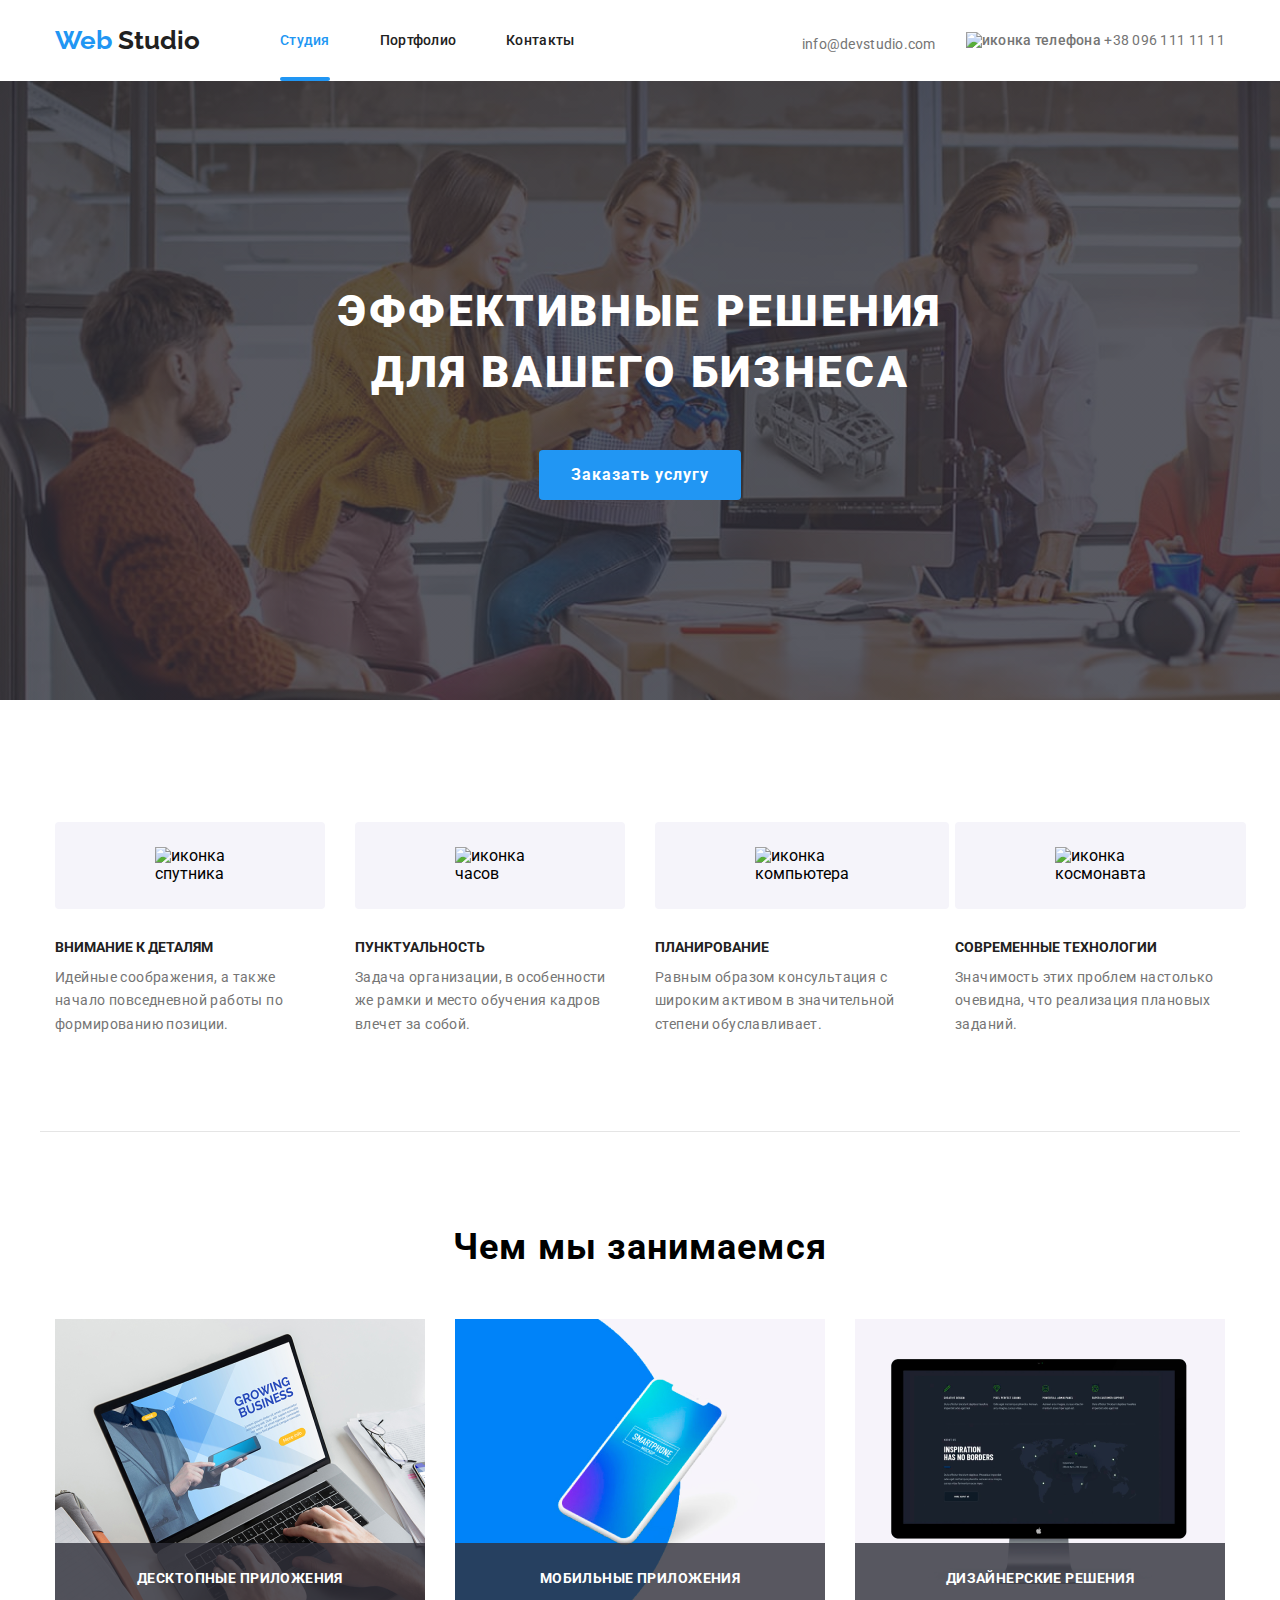
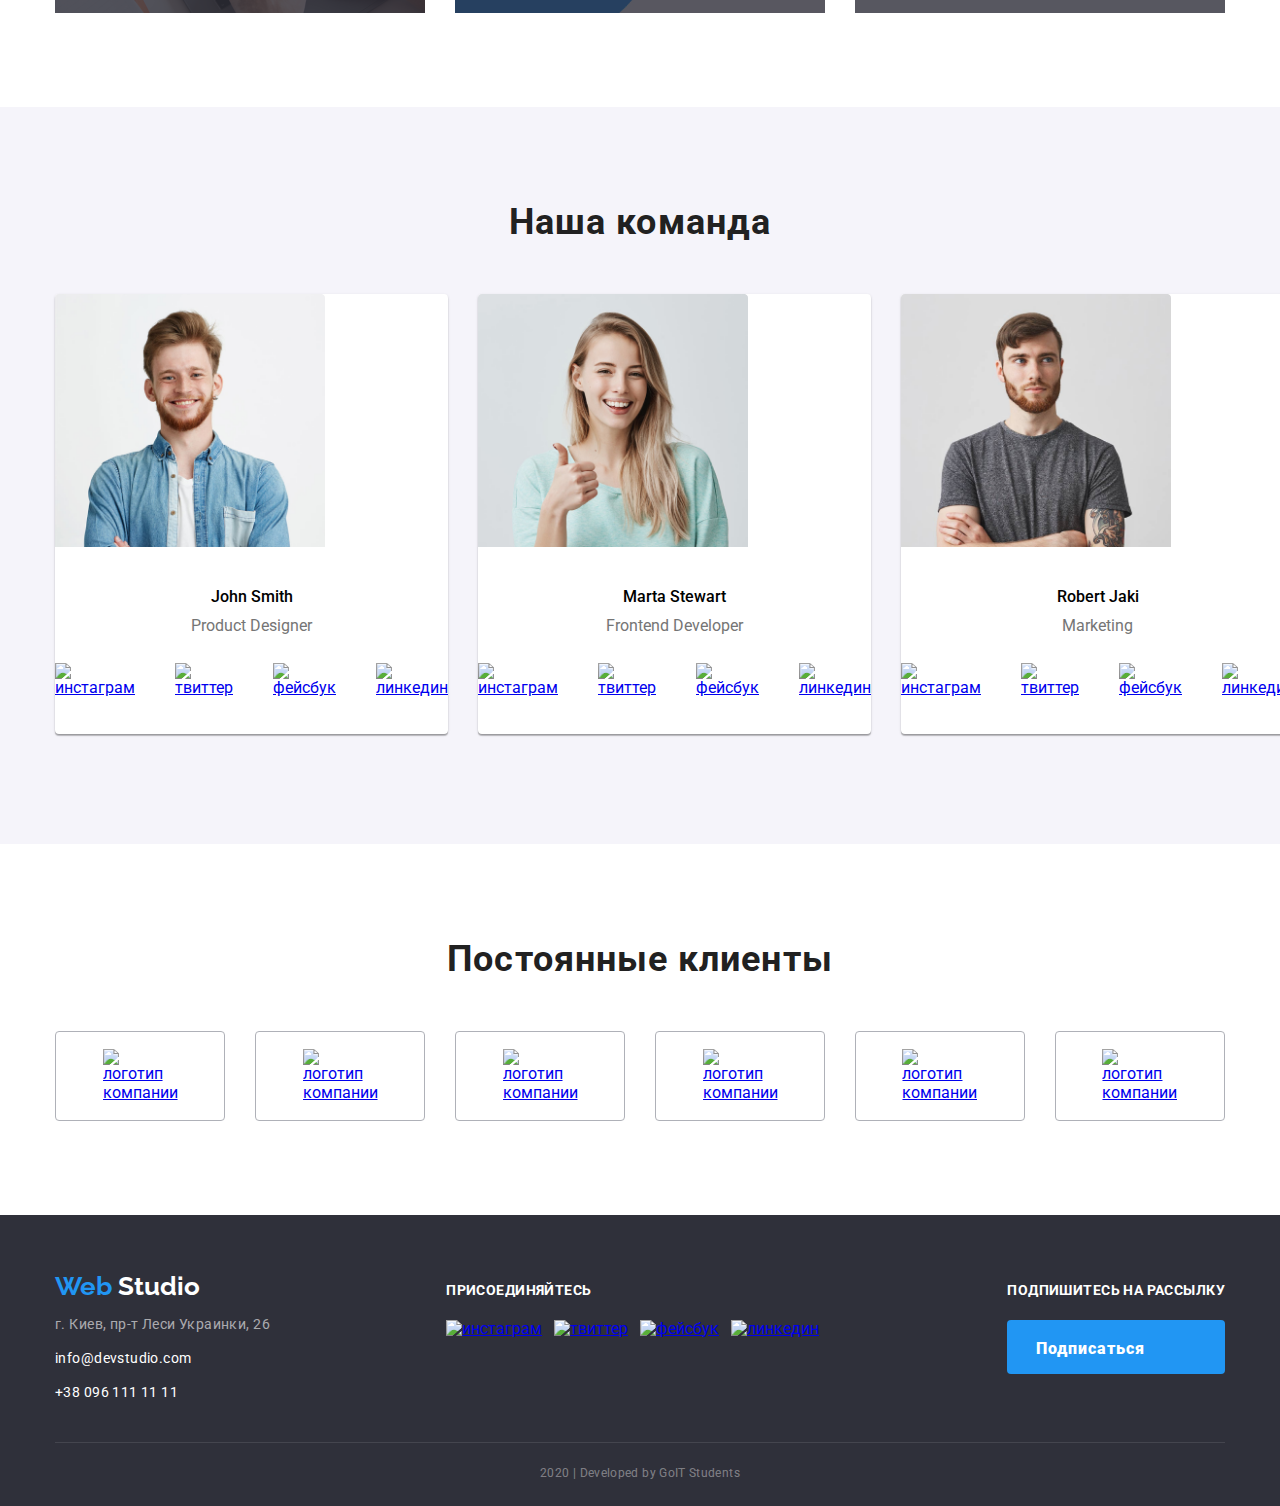
==== commit 4f4f611b: "1" ====
--- a/index.html
+++ b/index.html
@@ -38,7 +38,9 @@
         <ul class="contact-list">
           <li class="list">
             <a href="mailto:nfo@devstudio.com" class="header__link-contact"
-              >info@devstudio.com
+              ><svg class="mail-icon">
+                <use href="./images/main/icomoon/svg/envelope-hover.svg#icon-envelope-hover"></use>
+              </svg>info@devstudio.com
             </a>
           </li>
           <li class="list">
--- a/css/main.css
+++ b/css/main.css
@@ -140,7 +140,6 @@
   line-height: 1.2;
   letter-spacing: 0.02em;
   color: var(--secondary-text-color);
-  margin-left: 10px;
   padding-top: 32px;
   padding-bottom: 32px;
 }
@@ -148,18 +147,7 @@
 .header__link-contact:hover,
 .header__link-contact:focus {
   color: var(--primary-color);
-}
-
-.header__link-contact::before {
-  display: inline-block;
-  content: "";
-  width: 16px;
-  height: 16px;
-  background-image: url(../images/main/mail.svg);
-  background-position: center;
-  background-size: contain;
-  background-repeat: no-repeat;
-  margin-right: 10px;
+  fill: var(--primary-color);
 }
 
 .contact-list .list:not(:first-child) {
@@ -174,6 +162,15 @@
   font-size: 14px;
   line-height: 1.2;
   letter-spacing: 0.02em;
+}
+
+.header .mail-icon {
+  width: 20px;
+  height: 20px;
+}
+
+.header .mail-icon:hover {
+  fill: var(--primary-color);
 }
 
 /* hero */
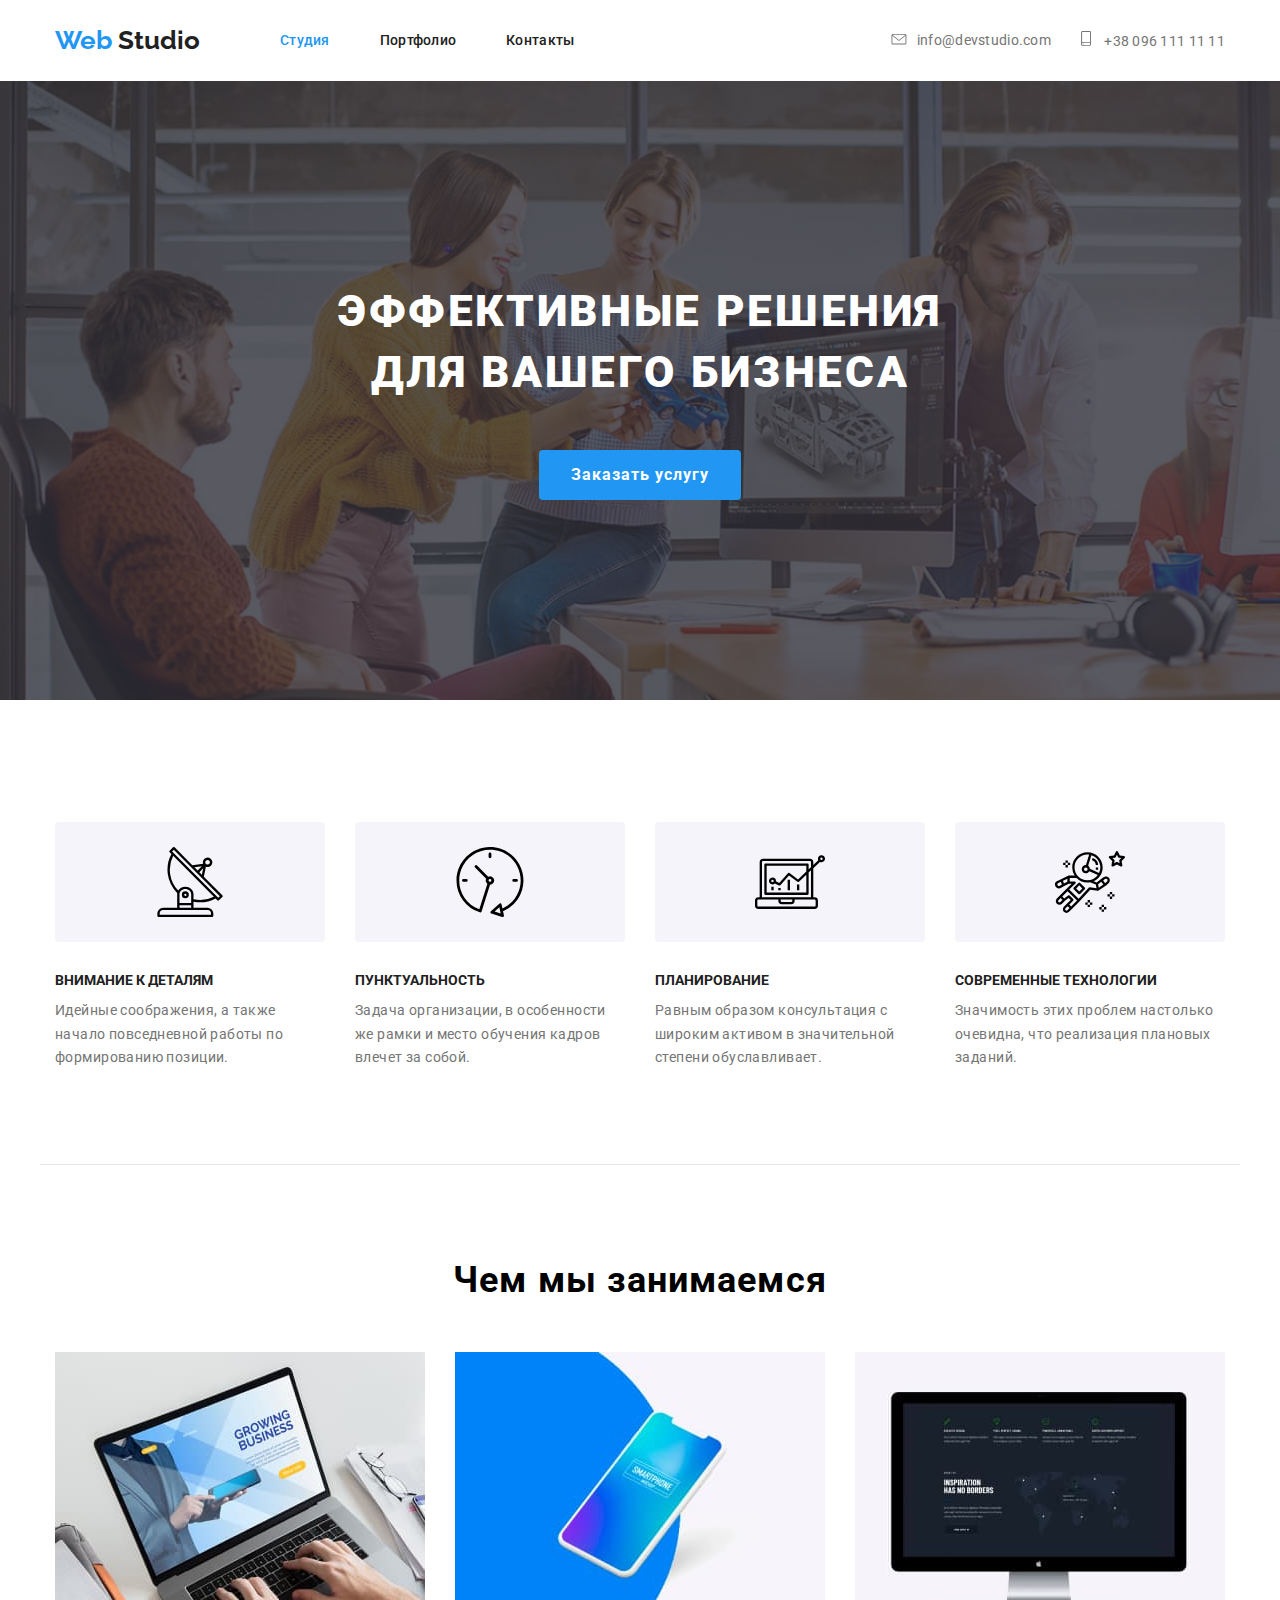
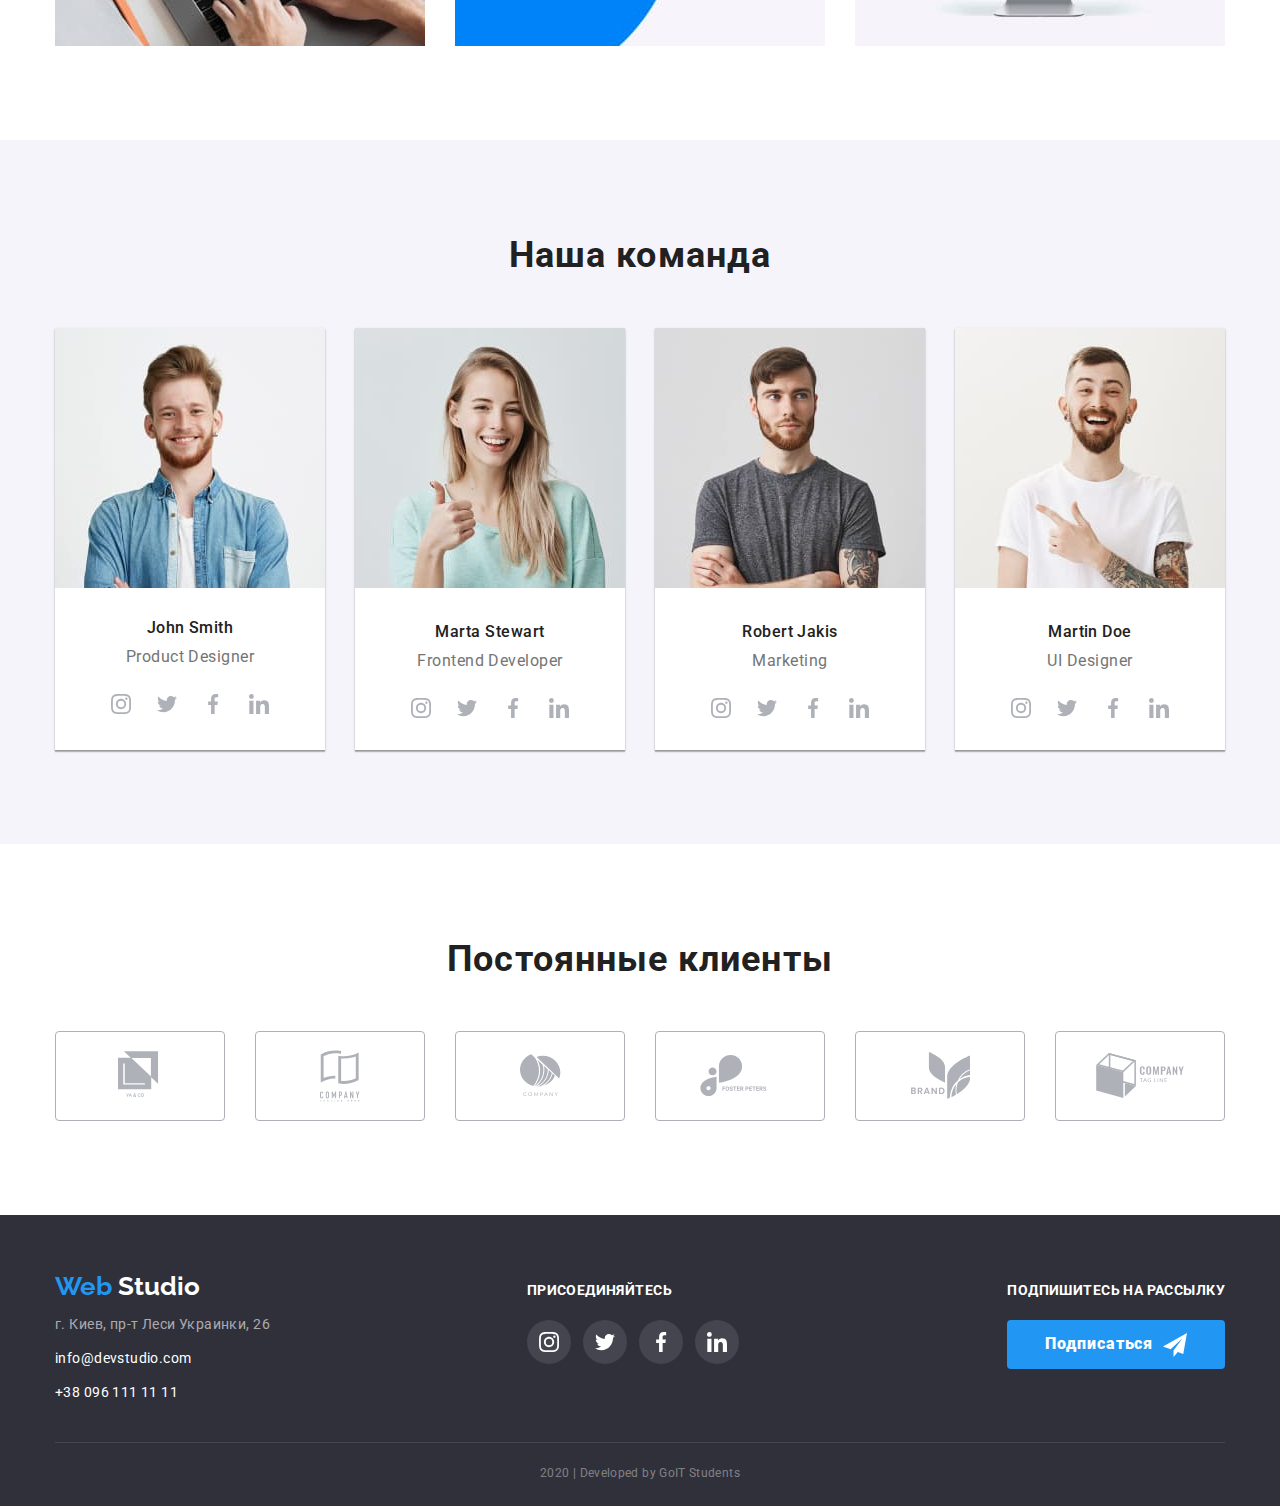
==== commit 6308e3ba: "hw4" ====
--- a/index.html
+++ b/index.html
@@ -3,7 +3,7 @@
   <head>
     <meta charset="UTF-8" />
     <meta name="viewport" content="width=device-width, initial-scale=1.0" />
-    <title>Document</title>
+    <title>Web Studio</title>
     <link
       href="https://fonts.googleapis.com/css2?family=Raleway:wght@700;900&family=Roboto:wght@400;500;700&display=swap"
       rel="stylesheet"
@@ -34,22 +34,21 @@
               <a href="#" class="header__link">Контакты</a>
             </li>
           </ul>
-        </nav>
+        </nav>        
         <ul class="contact-list">
           <li class="list">
-            <a href="mailto:nfo@devstudio.com" class="header__link-contact"
-              ><svg class="mail-icon">
-                <use href="./images/main/icomoon/svg/envelope-hover.svg#icon-envelope-hover"></use>
+            <a href="mailto:nfo@devstudio.com" class="header__link-contact">
+              <svg class="icon-mail">
+                <use href="../images/main/sprite.svg#icon-mail"></use>
               </svg>info@devstudio.com
             </a>
           </li>
           <li class="list">
-            <img
-              src="./images/main/smartphone.svg"
-              alt="иконка телефона"
-              class="icon"
-            />
-            <a href="tel:+380961111111" class="header__link-contact">+38 096 111 11 11 </a>
+            <a href="tel:+380961111111" class="header__link-contact">
+              <svg class="icon-smartphone">
+                <use href="../images/main/sprite.svg#icon-smartphone"></use>
+              </svg>
+              +38 096 111 11 11 </a>
           </li>
         </ul>
       </div>
@@ -73,11 +72,9 @@
           <div class="container">
             <ul class="list">
               <li class="block">
-                <img
-                  src="./images/main/icon1.svg"
-                  alt="иконка спутника"
-                  class="image"
-                />
+                <svg class="icon-antenna">
+                  <use href="../images/main/sprite.svg#icon-antenna-1"></use>
+                </svg>
                 <h3 class="title">Внимание к деталям</h3>
                 <p class="subtitle">
                   Идейные соображения, а также начало повседневной работы по
@@ -85,11 +82,9 @@
                 </p>
               </li>
               <li class="block">
-                <img
-                  src="./images/main/icon2.svg"
-                  alt="иконка часов"
-                  class="image"
-                />
+                <svg class="icon-clock">
+                  <use href="../images/main/sprite.svg#icon-clock-1"></use>
+                </svg>
                 <h3 class="title">Пунктуальность</h3>
                 <p class="subtitle">
                   Задача организации, в особенности же рамки и место обучения
@@ -97,11 +92,9 @@
                 </p>
               </li>
               <li class="block">
-                <img
-                  src="./images/main/icon3.svg"
-                  alt="иконка компьютера"
-                  class="image"
-                />
+                <svg class="icon-diagram"> 
+                  <use href="../images/main/sprite.svg#icon-diagram-1"></use>
+                </svg>
                 <h3 class="title">Планирование</h3>
                 <p class="subtitle">
                   Равным образом консультация с широким активом в значительной
@@ -109,11 +102,9 @@
                 </p>
               </li>
               <li class="block">
-                <img
-                  src="./images/main/icon4.svg"
-                  alt="иконка космонавта"
-                  class="image"
-                />
+                <svg class="icon-astronaut">
+                  <use href="../images/main/sprite.svg#icon-astronaut-1"></use>
+                </svg>
                 <h3 class="title">Современные технологии</h3>
                 <p class="subtitle">
                   Значимость этих проблем настолько очевидна, что реализация
@@ -130,13 +121,13 @@
             <h2 class="heading">Чем мы занимаемся</h2>
             <ul class="list">
               <li class="block">
-                <div class="image-box-desktop"><img src="./images/main/img-box1.png" alt="компьютер" class="image"/></div>
-              </li>
-              <li class="block">
-                <div class="image-box-mobile"><img src="./images/main/img-box2.png" alt="смартфон" class="image"/></div>               
-              </li>
-              <li class="block">
-                <div class="image-box-design"><img src="./images/main/img-box3.png" alt="монитор" class="image"/></div>              
+                <div class="image-box-desktop"><img src="./images/main/desktop-img.jpg" alt="компьютер" class="image"/></div>
+              </li>
+              <li class="block">
+                <div class="image-box-mobile"><img src="./images/main/mobile-img.jpg" alt="смартфон" class="image"/></div>               
+              </li>
+              <li class="block">
+                <div class="image-box-design"><img src="./images/main/design-img.jpg" alt="монитор" class="image"/></div>              
               </li>
             </ul>
             </div>
@@ -147,137 +138,153 @@
           <div class="container">
             <h2 class="heading">Наша команда</h2>
             <ul class="list">
-              <li class="block">
-                <img
-                  src="./images/main/person1.png"
-                  alt="член команды"
-                  class="image"
-                />
-                <div class="block-content">
-                  <h3 class="name">John Smith</h3>
-                  <p class="subtitle">Product Designer</p>
-                  <ul class="social-list">
-                    <li class="social-icon">
-                      <a href="https://instagram.com" target="_blank">
-                        <img src="./images/main/social/1.svg" alt="инстаграм" />
-                      </a>
-                    </li>
-                    <li class="social-icon">
-                      <a href="https://twitter.com" target="_blank">
-                        <img src="./images/main/social/2.svg" alt="твиттер" />
-                      </a>
-                    </li>
-                    <li class="social-icon">
-                      <a href="https://facebook.com" target="_blank">
-                        <img src="./images/main/social/3.svg" alt="фейсбук" />
-                      </a>
-                    </li>
-                    <li class="social-icon">
-                      <a href="https://linkedin.com" target="_blank">
-                        <img src="./images/main/social/4.svg" alt="линкедин" />
-                      </a>
-                    </li>
-                  </ul>
-                </div>
-              </li>
-              <li class="block">
-                <img
-                  src="./images/main/person2.png"
-                  alt="член команды"
-                  class="image"
-                />
-                <div class="block-content">
-                  <h3 class="name">Marta Stewart</h3>
-                  <p class="subtitle">Frontend Developer</p>
-                  <ul class="social-list">
-                    <li class="social-icon">
-                      <a href="https://instagram.com" target="_blank">
-                        <img src="./images/main/social/1.svg" alt="инстаграм" />
-                      </a>
-                    </li>
-                    <li class="social-icon">
-                      <a href="https://twitter.com" target="_blank">
-                        <img src="./images/main/social/2.svg" alt="твиттер" />
-                      </a>
-                    </li>
-                    <li class="social-icon">
-                      <a href="https://facebook.com" target="_blank">
-                        <img src="./images/main/social/3.svg" alt="фейсбук" />
-                      </a>
-                    </li>
-                    <li class="social-icon">
-                      <a href="https://linkedin.com" target="_blank">
-                        <img src="./images/main/social/4.svg" alt="линкедин" />
-                      </a>
-                    </li>
-                  </ul>
-                </div>
-              </li>
-              <li class="block">
-                <img
-                  src="./images/main/person3.png"
-                  alt="член команды"
-                  class="image"
-                />
-                <div class="block-content">
-                  <h3 class="name">Robert Jaki</h3>
-                  <p class="subtitle">Marketing</p>
-                  <ul class="social-list">
-                    <li class="social-icon">
-                      <a href="https://instagram.com" target="_blank">
-                        <img src="./images/main/social/1.svg" alt="инстаграм" />
-                      </a>
-                    </li>
-                    <li class="social-icon">
-                      <a href="https://twitter.com" target="_blank">
-                        <img src="./images/main/social/2.svg" alt="твиттер" />
-                      </a>
-                    </li>
-                    <li class="social-icon">
-                      <a href="https://facebook.com" target="_blank">
-                        <img src="./images/main/social/3.svg" alt="фейсбук" />
-                      </a>
-                    </li>
-                    <li class="social-icon">
-                      <a href="https://linkedin.com" target="_blank">
-                        <img src="./images/main/social/4.svg" alt="линкедин" />
-                      </a>
-                    </li>
-                  </ul>
-                </div>
-              </li>
-              <li class="block">
-                <img
-                  src="./images/main/person4.png"
-                  alt="член команды"
-                  class="image"
-                />
-                <div class="block-content">
-                  <h3 class="name">Martin Do</h3>
-                  <p class="subtitle">UI Designer</p>
-                  <ul class="social-list">
-                    <li class="social-icon">
-                      <a href="https://instagram.com" target="_blank">
-                        <img src="./images/main/social/1.svg" alt="инстаграм" />
-                      </a>
-                    </li>
-                    <li class="social-icon">
-                      <a href="https://twitter.com" target="_blank">
-                        <img src="./images/main/social/2.svg" alt="твиттер" />
-                      </a>
-                    </li>
-                    <li class="social-icon">
-                      <a href="https://facebook.com" target="_blank">
-                        <img src="./images/main/social/3.svg" alt="фейсбук" />
-                      </a>
-                    </li>
-                    <li class="social-icon">
-                      <a href="https://linkedin.com" target="_blank">
-                        <img src="./images/main/social/4.svg" alt="линкедин" />
-                      </a>
-                    </li>
-                  </ul>
-                </div>
+              <li class="person-card">
+              <img src="./images/main/person-1.jpg" alt="член команды" class="image">
+              <div class="content">
+                <h3 class="name">John Smith</h3>
+                <p class="descript">Product Designer</p>
+                <ul class="social-list">
+                  <li class="social-icon">
+                  <a href="http://instagram.com/" class="social-link" aria-label="ссылка на инстаграм">
+                    <svg class="icon">
+                      <use href="../images/main/sprite.svg#icon-instagram"></use>
+                    </svg>
+                  </a>
+                  </li>
+                  <li class="social-icon">
+                  <a href="http://twitter.com/" class="social-link" aria-label="ссылка на инстаграм">
+                    <svg class="icon">
+                      <use href="../images/main/sprite.svg#icon-twitter"></use>
+                    </svg>
+                  </a>
+                  </li>
+                  <li class="social-icon">
+                  <a href="http://facebook.com/" class="social-link" aria-label="ссылка на инстаграм">
+                    <svg class="icon">
+                      <use href="../images/main/sprite.svg#icon-facebook"></use>
+                    </svg>
+                  </a>
+                  </li>
+                  <li class="social-icon">
+                  <a href="http://linkedin.com/" class="social-link" aria-label="ссылка на инстаграм">
+                    <svg class="icon">
+                      <use href="../images/main/sprite.svg#icon-linkedin"></use>
+                    </svg>
+                  </a>
+                  </li>
+                </ul>
+             </div>
+              </li>
+              <li class="person-card">
+                <img src="./images/main/person-2.jpg" alt="член команды" class="">
+              <div class="content">
+                <h3 class="name">Marta Stewart</h3>
+                <p class="descript">Frontend Developer</p>
+                <ul class="social-list">
+                  <li class="social-icon">
+                    <a href="http://instagram.com/" class="social-link" aria-label="ссылка на инстаграм">
+                      <svg class="icon">
+                        <use href="../images/main/sprite.svg#icon-instagram"></use>
+                      </svg>
+                    </a>
+                  </li>
+                  <li class="social-icon">
+                    <a href="http://twitter.com/" class="social-link" aria-label="ссылка на инстаграм">
+                      <svg class="icon">
+                        <use href="../images/main/sprite.svg#icon-twitter"></use>
+                      </svg>
+                    </a>
+                  </li>
+                  <li class="social-icon">
+                    <a href="http://facebook.com/" class="social-link" aria-label="ссылка на инстаграм">
+                      <svg class="icon">
+                        <use href="../images/main/sprite.svg#icon-facebook"></use>
+                      </svg>
+                    </a>
+                  </li>
+                  <li class="social-icon">
+                    <a href="http://linkedin.com/" class="social-link" aria-label="ссылка на инстаграм">
+                      <svg class="icon">
+                        <use href="../images/main/sprite.svg#icon-linkedin"></use>
+                      </svg>
+                    </a>
+                  </li>
+                </ul>
+              </div>
+              </li>
+              <li class="person-card">
+                <img src="./images/main/person-3.jpg" alt="член команды" class="">
+              <div class="content">
+                <h3 class="name">Robert Jakis</h3>
+                <p class="descript">Marketing</p>
+                <ul class="social-list">
+                  <li class="social-icon">
+                    <a href="http://instagram.com/" class="social-link" aria-label="ссылка на инстаграм">
+                      <svg class="icon">
+                        <use href="../images/main/sprite.svg#icon-instagram"></use>
+                      </svg>
+                    </a>
+                  </li>
+                  <li class="social-icon">
+                    <a href="http://twitter.com/" class="social-link" aria-label="ссылка на инстаграм">
+                      <svg class="icon">
+                        <use href="../images/main/sprite.svg#icon-twitter"></use>
+                      </svg>
+                    </a>
+                  </li>
+                  <li class="social-icon">
+                    <a href="http://facebook.com/" class="social-link" aria-label="ссылка на инстаграм">
+                      <svg class="icon">
+                        <use href="../images/main/sprite.svg#icon-facebook"></use>
+                      </svg>
+                    </a>
+                  </li>
+                  <li class="social-icon">
+                    <a href="http://linkedin.com/" class="social-link" aria-label="ссылка на инстаграм">
+                      <svg class="icon">
+                        <use href="../images/main/sprite.svg#icon-linkedin"></use>
+                      </svg>
+                    </a>
+                  </li>
+                </ul>
+              </div>
+              </li>
+              <li class="person-card">
+                <img src="./images/main/person-4.jpg" alt="член команды" class="">
+              <div class="content">
+                <h3 class="name">Martin Doe</h3>
+                <p class="descript">UI Designer</p>
+                <ul class="social-list">
+                  <li class="social-icon">
+                    <a href="http://instagram.com/" class="social-link" aria-label="ссылка на инстаграм">
+                      <svg class="icon">
+                        <use href="../images/main/sprite.svg#icon-instagram"></use>
+                      </svg>
+                    </a>
+                  </li>
+                  <li class="social-icon">
+                    <a href="http://twitter.com/" class="social-link" aria-label="ссылка на инстаграм">
+                      <svg class="icon">
+                        <use href="../images/main/sprite.svg#icon-twitter"></use>
+                      </svg>
+                    </a>
+                  </li>
+                  <li class="social-icon">
+                    <a href="http://facebook.com/" class="social-link" aria-label="ссылка на инстаграм">
+                      <svg class="icon">
+                        <use href="../images/main/sprite.svg#icon-facebook"></use>
+                      </svg>
+                    </a>
+                  </li>
+                  <li class="social-icon">
+                    <a href="http://linkedin.com/" class="social-link" aria-label="ссылка на инстаграм">
+                      <svg class="icon">
+                        <use href="../images/main/sprite.svg#icon-linkedin"></use>
+                      </svg>
+                    </a>
+                  </li>
+                </ul>
+              </div>
               </li>
             </ul>
           </div>
@@ -289,51 +296,45 @@
             <h2 class="heading">Постоянные клиенты</h2>
             <ul class="list">
               <li class="brand">
-                <a href="https://google.com/" target="_blank">
-                  <img
-                    src="./images/main/brands/logo1.svg"
-                    alt="логотип компании" class="brand-icon"
-                  />
-                </a>
-              </li>
-              <li class="brand">
-                <a href="https://google.com/" target="_blank">
-                  <img
-                    src="./images/main/brands/logo2.svg"
-                    alt="логотип компании" class="brand-icon"
-                  />
-                </a>
-              </li>
-              <li class="brand">
-                <a href="https://google.com/" target="_blank">
-                  <img
-                    src="./images/main/brands/logo3.svg"
-                    alt="логотип компании" class="brand-icon"
-                  />
-                </a>
-              </li>
-              <li class="brand">
-                <a href="https://google.com/" target="_blank">
-                  <img
-                    src="./images/main/brands/logo4.svg"
-                    alt="логотип компании" class="brand-icon"
-                  />
-                </a>
-              </li>
-              <li class="brand">
-                <a href="https://google.com/" target="_blank">
-                  <img
-                    src="./images/main/brands/logo5.svg"
-                    alt="логотип компании" class="brand-icon"
-                  />
-                </a>
-              </li>
-              <li class="brand">
-                <a href="https://google.com/" target="_blank">
-                  <img
-                    src="./images/main/brands/logo6.svg"
-                    alt="логотип компании" class="brand-icon"
-                  />
+                <a href="https://google.com/" target="_blank" class="logotype-link" aria-label="логотип компании">
+                  <svg class="logotype" width="44.27px" height="49.43px">
+                    <use href="../images/main/sprite.svg#icon-logo-1"></use>
+                  </svg>                  
+                </a>
+              </li>
+              <li class="brand">
+                <a href="https://google.com/" target="_blank" class="logotype-link" aria-label="логотип компании">
+                  <svg class="logotype" width="40px" height="52px">
+                    <use href="../images/main/sprite.svg#icon-logo-2"></use>
+                  </svg>
+                </a>
+              </li>
+              <li class="brand">
+                <a href="https://google.com/" target="_blank" class="logotype-link" aria-label="логотип компании">
+                  <svg class="logotype" width="41px" height="42.6px">
+                    <use href="../images/main/sprite.svg#icon-logo-3"></use>
+                  </svg>
+                </a>
+              </li>
+              <li class="brand">
+                <a href="https://google.com/" target="_blank" class="logotype-link" aria-label="логотип компании">
+                  <svg class="logotype" width="79.66px" height="42.02px">
+                    <use href="../images/main/sprite.svg#icon-logo-4"></use>
+                  </svg>
+                </a>
+              </li>
+              <li class="brand">
+                <a href="https://google.com/" target="_blank" class="logotype-link" aria-label="логотип компании">
+                  <svg class="logotype" width="59px" height="47px">
+                    <use href="../images/main/sprite.svg#icon-logo-5"></use>
+                  </svg>
+                </a>
+              </li>
+              <li class="brand">
+                <a href="https://google.com/" target="_blank" class="logotype-link" aria-label="логотип компании">
+                  <svg class="logotype" width="88.48px" height="45.44px">
+                    <use href="../images/main/sprite.svg#icon-logo-6"></use>
+                  </svg>
                 </a>
               </li>
             </ul>
@@ -371,17 +372,19 @@
           <h3 class="title">присоединяйтесь</h3>
           <ul class="social-list">
             <li>
-              <a
-                href="https://instagram.com"
-                target="_blank"
-                class="social-icon"
-              >
-                <img src="./images/main/social/1.svg" alt="инстаграм" />
+              <a href="https://instagram.com" target="_blank" class="social-icon">
+              <svg class="icon">
+                <use href="../images/main/sprite.svg#icon-instagram">
+                </use>
+              </svg>
               </a>
             </li>
             <li>
               <a href="https://twitter.com" target="_blank" class="social-icon">
-                <img src="./images/main/social/2.svg" alt="твиттер" />
+              <svg class="icon">
+                <use href="../images/main/sprite.svg#icon-twitter">
+                </use>
+              </svg>
               </a>
             </li>
             <li>
@@ -390,7 +393,10 @@
                 target="_blank"
                 class="social-icon"
               >
-                <img src="./images/main/social/3.svg" alt="фейсбук" />
+              <svg class="icon">
+                <use href="../images/main/sprite.svg#icon-facebook">
+                </use>
+              </svg>
               </a>
             </li>
             <li>
@@ -399,14 +405,20 @@
                 target="_blank"
                 class="social-icon"
               >
-                <img src="./images/main/social/4.svg" alt="линкедин" />
+              <svg class="icon">
+                <use href="../images/main/sprite.svg#icon-linkedin">
+                </use>
+              </svg>
               </a>
             </li>
           </ul>
           </div>
           <div class="form">
             <b class="form-title">Подпишитесь на рассылку</b>
-            <a href="" class="button">Подписаться</a>
+            <a href="" class="button">Подписаться
+              <svg class="icon-send">
+                <use href="../images/main/sprite.svg#icon-icon-send"></use>
+              </svg></a>
           </div>
       </div>
       <div class="copyright">
--- a/css/main.css
+++ b/css/main.css
@@ -106,7 +106,7 @@
   letter-spacing: 0.02em;
 }
 
-.header__link--current::before {
+/* .header__link--current::before {
   display: inline-block;
   position: absolute;
   bottom: 0;
@@ -116,7 +116,7 @@
   height: 4px;
   border-radius: 10px;
   background-color: var(--primary-color);
-}
+} */
 
 .header__link:hover,
 .header__link:focus {
@@ -147,7 +147,6 @@
 .header__link-contact:hover,
 .header__link-contact:focus {
   color: var(--primary-color);
-  fill: var(--primary-color);
 }
 
 .contact-list .list:not(:first-child) {
@@ -164,13 +163,22 @@
   letter-spacing: 0.02em;
 }
 
-.header .mail-icon {
-  width: 20px;
-  height: 20px;
-}
-
-.header .mail-icon:hover {
-  fill: var(--primary-color);
+/* header icons */
+
+.header .icon-mail {
+  display: inline-block;
+  fill: currentColor;
+  width: 16px;
+  height: 11.2px;
+  margin-right: 10px;
+}
+
+.header .icon-smartphone {
+  display: inline-block;
+  fill: currentColor;
+  width: 10px;
+  height: 14.94px;
+  margin-right: 10px;
 }
 
 /* hero */
@@ -195,7 +203,7 @@
       rgba(47, 48, 58, 0.8),
       rgba(47, 48, 58, 0.8)
     ),
-    url("/images/main/Header\ img.jpg");
+    url("/images/main/hero-img.jpg");
   background-size: cover;
 }
 
@@ -271,6 +279,46 @@
   border-radius: 4px;
 }
 
+.icon-antenna {
+  display: block;
+  width: 270px;
+  height: 120px;
+  padding: 25px 100px;
+  margin-bottom: 30px;
+  background-color: var(--secondary-background-color);
+  border-radius: 4px;
+}
+
+.icon-clock {
+  display: block;
+  width: 270px;
+  height: 120px;
+  padding: 25px 100px;
+  margin-bottom: 30px;
+  background-color: var(--secondary-background-color);
+  border-radius: 4px;
+}
+
+.icon-diagram {
+  display: block;
+  width: 270px;
+  height: 120px;
+  padding: 25px 100px;
+  margin-bottom: 30px;
+  background-color: var(--secondary-background-color);
+  border-radius: 4px;
+}
+
+.icon-astronaut {
+  display: block;
+  width: 270px;
+  height: 120px;
+  padding: 25px 100px;
+  margin-bottom: 30px;
+  background-color: var(--secondary-background-color);
+  border-radius: 4px;
+}
+
 .benefits .block:not(:last-child) {
   margin-right: 30px;
 }
@@ -335,7 +383,7 @@
   height: auto;
 }
 
-.about-us .image-box-desktop::after {
+/* .about-us .image-box-desktop::after {
   content: "Десктопные приложения";
   position: absolute;
   bottom: 0;
@@ -399,7 +447,7 @@
 
   padding-top: 27px;
   padding-bottom: 27px;
-}
+} */
 
 .about-us .heading {
   font-family: Roboto;
@@ -421,6 +469,10 @@
 }
 
 /* team */
+
+.team li {
+  list-style: none;
+}
 
 .team {
   background: var(--secondary-background-color);
@@ -436,54 +488,41 @@
   width: 1200px;
 }
 
+.team .heading {
+  font-family: Roboto;
+  font-weight: 700;
+  font-size: 36px;
+  line-height: 1.2;
+  text-align: center;
+  letter-spacing: 0.03em;
+  color: var(--title-text-color);
+}
+
 .team .list {
   display: flex;
-  padding: 0;
-}
-
-.team .image {
-  display: block;
-  max-width: 270px;
-  height: auto;
-}
-
-.team .block {
-  margin-right: 30px;
-  background-color: var(--primary-background-color);
+  justify-content: space-between;
+  padding: 0;
+  margin-top: 50px;
+  margin-bottom: 0px;
+}
+
+.team .person-card {
+  background-color: #fff;
+  width: 270px;
+  height: 422px;
   box-shadow: 0px 2px 1px rgba(0, 0, 0, 0.2), 0px 1px 1px rgba(0, 0, 0, 0.14),
     0px 1px 3px rgba(0, 0, 0, 0.12);
-  border-radius: 4px;
-}
-
-.team .heading {
-  color: var(--title-text-color);
-  font-family: Roboto;
-  font-weight: 700;
-  font-size: 36px;
-  line-height: 1.2;
-  text-align: center;
-  letter-spacing: 0.03em;
-  margin-bottom: 50px;
-}
-
-.team .block-content {
-  padding-top: 40px;
-  padding-bottom: 36px;
-}
-
-.team .social-list {
-  display: flex;
-  padding: 0;
-  justify-content: center;
-}
-
-.team .list,
-.team .social-list {
-  list-style: none;
-}
-
-.team .social-icon:not(:last-child) {
-  margin-right: 40px;
+}
+
+.team .image {
+  display: block;
+  min-width: 270px;
+}
+
+.team .content {
+  padding-top: 30px;
+  padding-left: 44px;
+  padding-right: 44px;
 }
 
 .team .name {
@@ -491,18 +530,55 @@
   font-weight: 500;
   font-size: 16px;
   line-height: 1.2;
-  text-align: center;
-  margin-bottom: 10px;
-}
-
-.team .subtitle {
-  color: var(--secondary-text-color);
+  letter-spacing: 0.03em;
+  color: var(--title-text-color);
+  text-align: center;
+
+  padding-bottom: 10px;
+}
+
+.team .descript {
   font-family: Roboto;
   font-weight: 400;
   font-size: 16px;
   line-height: 1.2;
-  text-align: center;
-  margin-bottom: 28px;
+  letter-spacing: 0.03em;
+  color: var(--secondary-text-color);
+  text-align: center;
+  margin-bottom: 16px;
+}
+
+.team .social-list {
+  display: flex;
+  justify-content: space-between;
+  padding: 0;
+}
+
+.team .social-link {
+  width: 44px;
+  height: 44px;
+  padding: 0;
+  display: flex;
+  justify-content: center;
+  align-items: center;
+  color: #afb1b8;
+}
+
+.team .social-link:hover {
+  background-color: var(--primary-color);
+  color: var(--primary-background-color);
+  border-radius: 50%;
+}
+
+.team .icon {
+  width: 20px;
+  height: 20px;
+  fill: currentColor;
+}
+
+.team .icon:hover {
+  width: 20px;
+  height: 20px;
 }
 
 /* clients */
@@ -530,32 +606,30 @@
 
 .clients .list {
   display: flex;
-  justify-content: center;
+  justify-content: space-between;
   list-style: none;
   padding: 0;
   margin: 0;
 }
 
-.clients .brand {
-  display: flex;
-
+.clients .logotype-link {
+  display: flex;
   justify-content: center;
   align-items: center;
-  margin-right: 30px;
-  width: calc((100% - 150px) / 6);
-
+
+  width: 170px;
   height: 90px;
+
+  fill: #afb1b8;
   border: 1px solid #afb1b8;
   border-radius: 4px;
 }
 
-.clients .brand:last-child {
-  margin-right: 0px;
-}
-
-.clients .brand-icon {
-  padding: 20px 63px;
-}
+.clients .logotype-link:hover {
+  border: 1px solid var(--primary-color);
+  fill: var(--primary-color);
+}
+
 /* footer */
 
 .footer {
@@ -598,6 +672,26 @@
   padding: 0;
 }
 
+.footer .social-icon {
+  display: flex;
+  justify-content: center;
+  align-items: center;
+  width: 44px;
+  height: 44px;
+  background-color: rgba(255, 255, 255, 0.1);
+  border-radius: 50%;
+  fill: #fff;
+}
+
+.footer .social-icon:hover {
+  background-color: var(--primary-color);
+}
+
+.footer .icon {
+  width: 20px;
+  height: 20px;
+}
+
 .footer .list {
   display: inline-block;
   list-style: none;
@@ -654,7 +748,9 @@
   line-height: 1.8;
   letter-spacing: 0.06em;
 
-  display: block;
+  display: flex;
+  justify-content: center;
+  align-items: center;
 
   min-width: 200px;
   padding-top: 10px;
@@ -665,15 +761,11 @@
   border-radius: 4px;
 }
 
-.footer .button::after {
-  content: "";
-  display: inline-block;
-  background-image: url(../images/main/icon-send.png);
-  background-size: contain;
-  background-position: center;
+.footer .icon-send {
   width: 24px;
   height: 24px;
   margin-left: 10px;
+  fill: #fff;
 }
 
 .logo-accent-footer {
